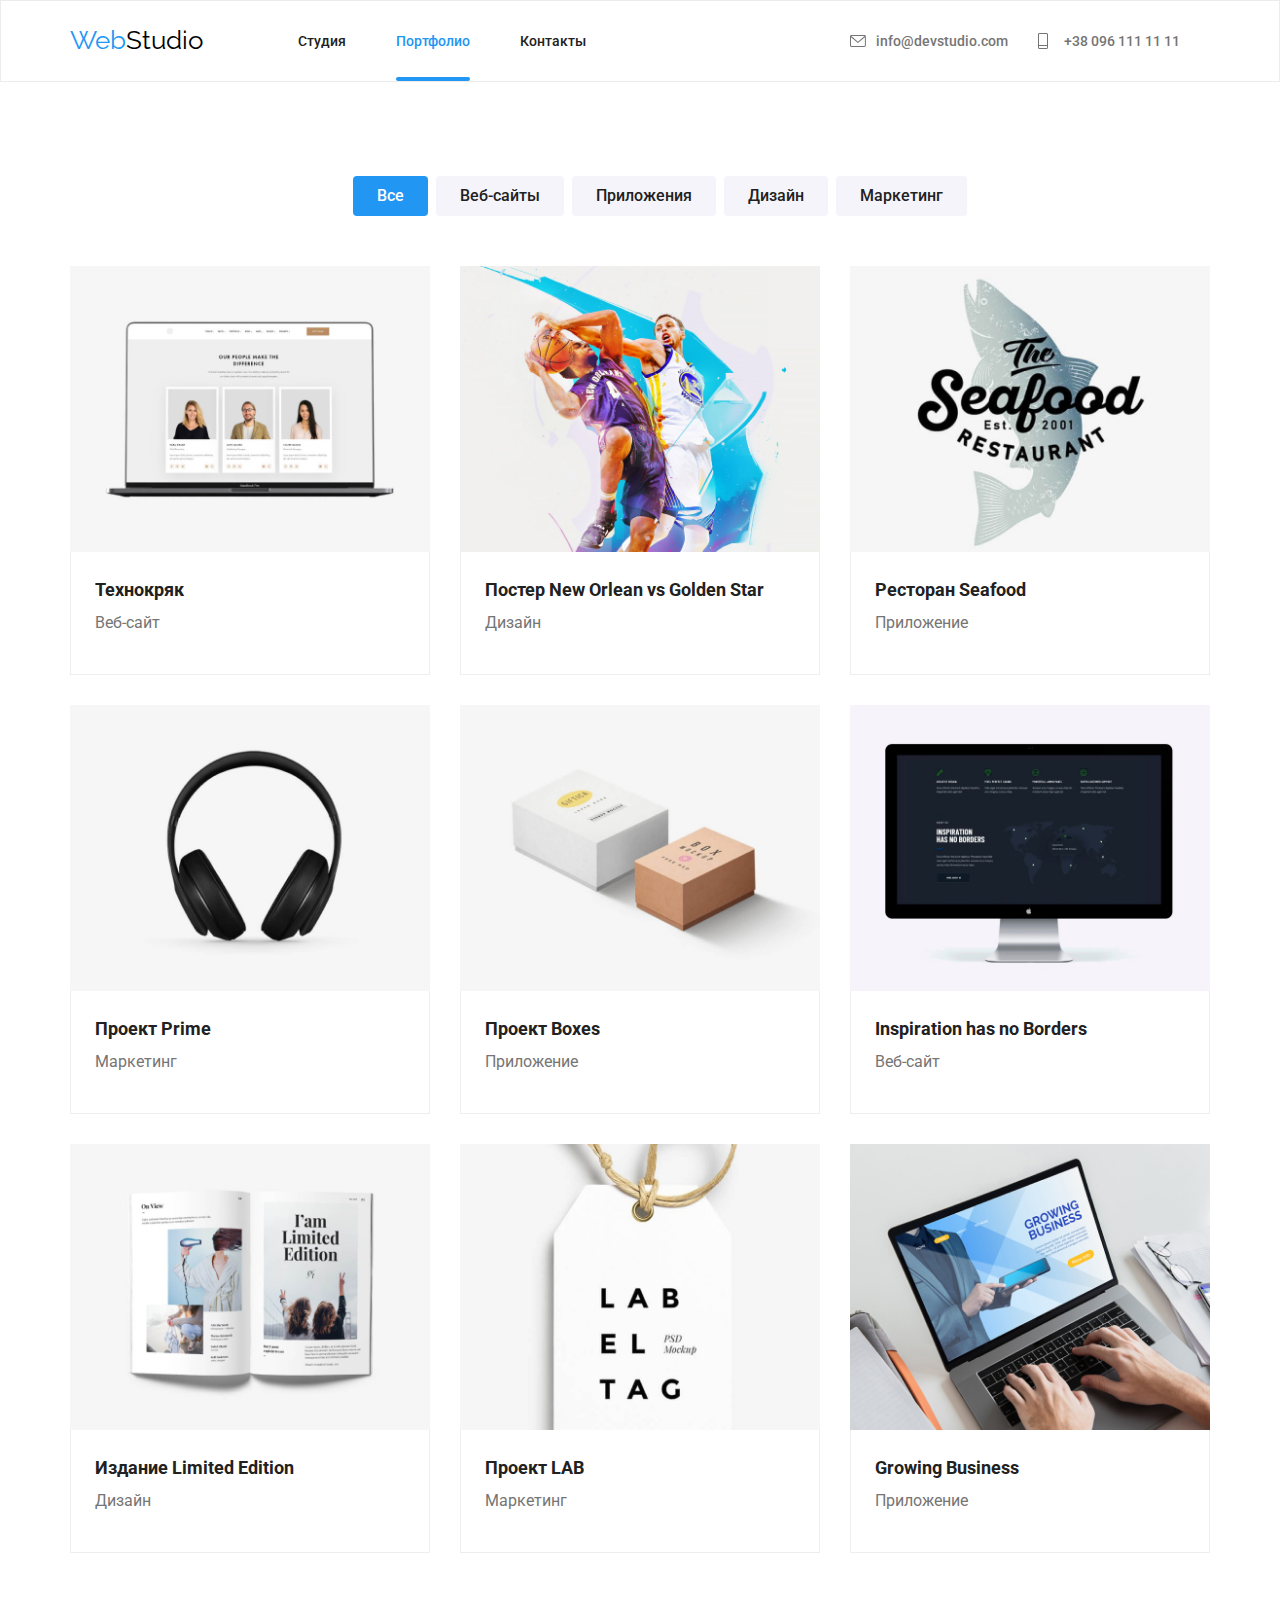
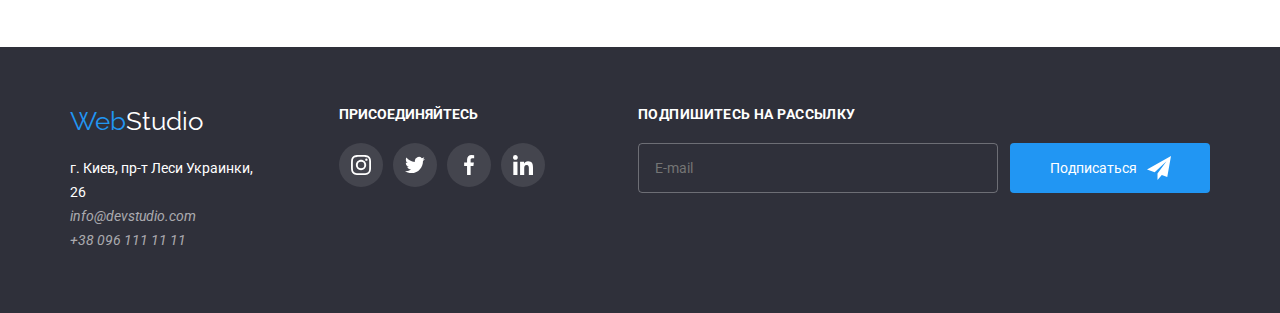
==== portfolio.html @ 93a0a165 "Заканчивает БЭМ шапки сайта" ====
<!DOCTYPE html>
<html lang="ru">
  <head>
    <meta charset="UTF-8" />
    <meta http-equiv="X-UA-Compatible" content="IE=edge" />
    <meta name="viewport" content="width=device-width, initial-scale=1.0" />
    <title>Document</title>

    <!-- Шрифты -->

    <link
      href="https://fonts.googleapis.com/css2?family=Raleway:wght@700&family=Roboto:wght@400;500;700;900&display=swap"
      rel="stylesheet"
    />

    <!-- Нормализация -->

    <link
      rel="stylesheet"
      href="https://cdnjs.cloudflare.com/ajax/libs/modern-normalize/1.1.0/modern-normalize.min.css"
    />

    <!-- Стили CSS -->

    <link rel="stylesheet" href="./css/styles.css" />
  </head>
  <body>
    <!-- Шапка сайта -->

    <header class="page-header">
      <div class="main-nav container">
        <a href="./index.html" class="logo"
          ><span class="logo-color">Web</span>Studio</a
        >
        <nav>
          <ul class="site-nav">
            <li class="site-nav__item">
              <a href="./index.html" class="site-nav__studio-btn">Студия</a>
            </li>
            <li class="site-nav__item">
              <a href="./portfolio.html" class="site-nav__portfolio-btn current"
                >Портфолио</a
              >
            </li>
            <li class="site-nav__item">
              <a href="" class="site-nav__contacts-btn">Контакты</a>
            </li>
          </ul>
        </nav>
        <ul class="contacts-nav-header">
          <li class="contacts-nav-header__item">
            <a href="mailto:info@devstudio.com" class="contacts-nav-header__mail-btn">
              <svg class="contacts-nav-header__icon-contacts-mail">
                <use
                  href="./images/icon/icons.svg#icon-mail"
                  width="16"
                  height="12"
                ></use>
              </svg>
              info@devstudio.com</a
            >
          </li>
          <li class="contacts-nav-header__item">
            <a href="tel:+380961111111" class="contacts-nav-header__tel-btn">
              <svg class="contacts-nav-header__icon-contacts-phone">
                <use
                  href="./images/icon/icons.svg#icon-Phone"
                  width="10"
                  height="16"
                ></use>
              </svg>
              +38 096 111 11 11</a
            >
          </li>
        </ul>
      </div>
    </header>
    <main>
      <!-- Категории (кнопки) -->

      <section class="section">
        <div class="container">
          <h1 hidden>Категории</h1>
          <ul class="Categories">
            <li class="categories-btn">
              <button type="button" class="list-button active">Все</button>
            </li>
            <li class="categories-btn">
              <button type="button" class="list-button">Веб-сайты</button>
            </li>
            <li class="categories-btn">
              <button type="button" class="list-button">Приложения</button>
            </li>
            <li class="categories-btn">
              <button type="button" class="list-button">Дизайн</button>
            </li>
            <li class="categories-btn">
              <button type="button" class="list-button">Маркетинг</button>
            </li>
          </ul>
        </div>

        <!-- Категории (элементы) -->

        <div class="container linc-card">
          <ul class="categories-link">
            <li class="list-photo">
              <a href="" class="list-photo-link">
                <div class="overlay-portfolio">
                  <img
                    src="./images/portfolio/technoquack.jpeg"
                    alt="технокряк"
                    width="370"
                    height="294"
                  />
                  <p class="text-overlay-portfolio">
                    Ресурс предлагает комплексные предложения с разным уровнем
                    функционала и сервисов. Все это позволит посетителю получить
                    исчерпывающие сведения о компании или частном лице.
                  </p>
                </div>
                <div class="categories-footer">
                  <h2 class="list-title">Технокряк</h2>
                  <p class="list-position">Веб-сайт</p>
                </div>
              </a>
            </li>
            <li class="list-photo">
              <a href="" class="list-photo-link">
                <div class="overlay-portfolio">
                <img
                  src="./images/portfolio/poster.jpeg"
                  alt="постер"
                  width="370"
                  height="294"
                />
                 <p class="text-overlay-portfolio">
                    Ресурс предлагает комплексные предложения с разным уровнем
                    функционала и сервисов. Все это позволит посетителю получить
                    исчерпывающие сведения о компании или частном лице.
                  </p>
              </div>
                <div class="categories-footer">
                  <h2 class="list-title">Постер New Orlean vs Golden Star</h2>
                  <p class="list-position">Дизайн</p>
                </div>
              </a>
            </li>
            <li class="list-photo">
              <a href="" class="list-photo-link">
                <div class="overlay-portfolio">
                <img
                  src="./images/portfolio/seafood.jpeg"
                  alt="ресторан"
                  width="370"
                  height="294"
                />
                 <p class="text-overlay-portfolio">
                    Ресурс предлагает комплексные предложения с разным уровнем
                    функционала и сервисов. Все это позволит посетителю получить
                    исчерпывающие сведения о компании или частном лице.
                  </p>
                </div>
                <div class="categories-footer">
                  <h2 class="list-title">Ресторан Seafood</h2>
                  <p class="list-position">Приложение</p>
                </div>
              </a>
            </li>
            <li class="list-photo">
              <a href="" class="list-photo-link">
                <div class="overlay-portfolio">
                  <img
                  src="./images/portfolio/headphones.jpeg"
                  alt="наушники"
                  width="370"
                  height="294"
                />
                 <p class="text-overlay-portfolio">
                    Ресурс предлагает комплексные предложения с разным уровнем
                    функционала и сервисов. Все это позволит посетителю получить
                    исчерпывающие сведения о компании или частном лице.
                  </p>
                </div>
                <div class="categories-footer">
                  <h2 class="list-title">Проект Prime</h2>
                  <p class="list-position">Маркетинг</p>
                </div>
              </a>
            </li>
            <li class="list-photo">
              <a href="" class="list-photo-link">
                <div class="overlay-portfolio">
                <img
                  src="./images/portfolio/boxes.jpeg"
                  alt="коробки"
                  width="370"
                  height="294"
                />
                 <p class="text-overlay-portfolio">
                    Ресурс предлагает комплексные предложения с разным уровнем
                    функционала и сервисов. Все это позволит посетителю получить
                    исчерпывающие сведения о компании или частном лице.
                  </p>
                </div>
                <div class="categories-footer">
                  <h2 class="list-title">Проект Boxes</h2>
                  <p class="list-position">Приложение</p>
                </div>
              </a>
            </li>
            <li class="list-photo">
              <a href="" class="list-photo-link">
                <div class="overlay-portfolio"><img
                  src="./images/portfolio/bordes.jpeg"
                  alt="доска"
                  width="370"
                  height="294"
                />
                 <p class="text-overlay-portfolio">
                    Ресурс предлагает комплексные предложения с разным уровнем
                    функционала и сервисов. Все это позволит посетителю получить
                    исчерпывающие сведения о компании или частном лице.
                  </p>
                </div>
                <div class="categories-footer">
                  <h2 class="list-title">Inspiration has no Borders</h2>
                  <p class="list-position">Веб-сайт</p>
                </div>
              </a>
            </li>
            <li class="list-photo">
              <a href="" class="list-photo-link">
                <div class="overlay-portfolio">
                <img
                  src="./images/portfolio/limited-edition.jpeg"
                  alt="книга"
                  width="370"
                  height="294"
                />
                 <p class="text-overlay-portfolio">
                    Ресурс предлагает комплексные предложения с разным уровнем
                    функционала и сервисов. Все это позволит посетителю получить
                    исчерпывающие сведения о компании или частном лице.
                  </p>
                </div>
                <div class="categories-footer">
                  <h2 class="list-title">Издание Limited Edition</h2>
                  <p class="list-position">Дизайн</p>
                </div>
              </a>
            </li>
            <li class="list-photo">
              <a href="" class="list-photo-link">
                <div class="overlay-portfolio">
                <img
                  src="./images/portfolio/lab.jpeg"
                  alt="лаб"
                  width="370"
                  height="294"
                />
                 <p class="text-overlay-portfolio">
                    Ресурс предлагает комплексные предложения с разным уровнем
                    функционала и сервисов. Все это позволит посетителю получить
                    исчерпывающие сведения о компании или частном лице.
                  </p>
                </div>
                <div class="categories-footer">
                  <h2 class="list-title">Проект LAB</h2>
                  <p class="list-position">Маркетинг</p>
                </div>
              </a>
            </li>
            <li class="list-photo">
              <a href="" class="list-photo-link">
                <div class="overlay-portfolio">
                <img
                  src="./images/portfolio/growing-busines.jpeg"
                  alt="бизнес"
                  width="370"
                  height="294"
                />
                 <p class="text-overlay-portfolio">
                    Ресурс предлагает комплексные предложения с разным уровнем
                    функционала и сервисов. Все это позволит посетителю получить
                    исчерпывающие сведения о компании или частном лице.
                  </p>
                </div>
                <div class="categories-footer">
                  <h2 class="list-title">Growing Business</h2>
                  <p class="list-position">Приложение</p>
                </div>
              </a>
            </li>
          </ul>
        </div>
      </section>
    </main>

    <!-- Подвал -->

    <footer class="footer">
      <div class="container footer-container">
        <div class="footer-contacts">
          <a href="./index.html" class="logo footer-logo"
            ><span class="logo-color">Web</span
            ><span class="footer-logo-color">Studio</span></a
          >
          <address>
            <ul class="contacts-nav-footer">
              <li class="navigation">г. Киев, пр-т Леси Украинки, 26</li>
              <li>
                <a href="mailto:info@devstudio.com" class="mail-btn-footer"
                  >info@devstudio.com</a
                >
              </li>
              <li>
                <a href="tel:+380961111111" class="tel-btn-footer"
                  >+38 096 111 11 11</a
                >
              </li>
            </ul>
          </address>
        </div>
        <div class="social-footer">
          <p class="footer-network">присоединяйтесь</p>
          <ul class="footer-social-list">
            <li class="footer-social-item">
              <a href="" class="footer-social-link">
                <svg class="footer-social-icon">
                  <use
                    href="./images/icon/icons.svg#icon-instagram"
                    width="20"
                    height="20"
                    aria-label="instagram"
                  ></use></svg></a>
            </li>
            <li class="footer-social-item">
              <a href="" class="footer-social-link"
                ><svg class="footer-social-icon">
                  <use
                    href="./images/icon/icons.svg#icon-twitter"
                    width="20"
                    height="20"
                    aria-label="twitter"
                  ></use></svg></a>
            </li>
            <li class="footer-social-item">
              <a href="" class="footer-social-link"
                ><svg class="footer-social-icon">
                  <use
                    href="./images/icon/icons.svg#icon-facebook"
                    width="20"
                    height="20"
                    aria-label="facebook"
                  ></use></svg></a>
            </li>
            <li class="footer-social-item">
              <a href="" class="footer-social-link">
                <svg class="footer-social-icon">
                  <use
                    href="./images/icon/icons.svg#icon-linkedin"
                    width="20"
                    height="20"
                    aria-label="linkedin"
                  ></use></svg></a>
            </li>
          </ul>
        </div>
         <div class="form-footer">
          <p class="subscribe-text">Подпишитесь на рассылку</p>
          <div class="subscribe-footer">
            <form class="email-form">
            <input
              type="email"
              name="email"
              placeholder="E-mail"
              class="email-input"
            />
          </form>
          <button type="button" class="subscribe-btn">Подписаться <svg height="24" width="24" class="btn-icon-subscribe">
            <use href="./images/icon/icons.svg#icon-telegram"></use>
          </svg>
        </button>
        </div>
      </div>
    </footer>
  </body>
</html>
---- css/styles.css ----
:root {
  --primery-background-color: #e5e5e5;
  --contacts-text-color: #757575;
  --header-color-text: #212121;
  --focus-color-text: #2196f3;
  --logo-color: #000000;
  --white-color-text: #ffffff;
  --button-color: #f5f4fa;
  --footer-bg-color: #2f303a;
  --accent-hero-button: #188ce8;
  --section-our-team-bc: #f5f4fa;
  --border-header-color: #ececec;
}

body {
  font-family: "Roboto", sans-serif;
  font-size: 14px;
  color: var(--header-color-text);
}

.container {
  width: 1170px;
  padding-left: 15px;
  padding-right: 15px;
  margin-right: auto;
  margin-left: auto;
}

img {
  display: block;
  max-width: 100%;
  height: auto;
}

h1,
h2,
h3,
h4,
h5,
h6,
p {
  margin: 0;
}

a {
   text-decoration: none;
}

.visually-hidden {
  position: absolute;
  white-space: nowrap;
  width: 1px;
  height: 1px;
  overflow: hidden;
  border: 0;
  padding: 0;
  clip: rect(0 0 0 0);
  clip-path: inset(50%);
  margin: -1px;
}

.site-nav .current {
  color: var(--focus-color-text);
}

.list-photo {
  text-decoration: none;
  flex-basis: calc(100% / 3 - 30px);
  margin-right: 30px;
  margin-bottom: 30px;
  transition-duration: 250ms;
  transition-timing-function: cubic-bezier(0.4, 0, 0.2, 1);
}

.list-photo-link {
  text-decoration: none;
  flex-basis: calc(100% / 3 - 30px);
  transition-duration: 250ms;
  transition-timing-function: cubic-bezier(0.4, 0, 0.2, 1);
}

ul {
  list-style-type: none;
}

/* Шапка сайта */

.page-header {
  border: 1px solid var(--border-header-color);
}



.logo {
  color: var(--logo-color);
  font-family: "Raleway", sans-serif;
  font-size: 26px;
  margin-right: 95px;
  padding-top: 25px;
  padding-bottom: 25px;
}

.logo-color {
  color: var(--focus-color-text);
}

.container .footer-logo {
  display: inline-block;
  padding-bottom: 20px;
  padding-top: 0;
  margin: 0;
}

.footer-logo-color {
  color: var(--white-color-text);
}

.main-nav {
  display: flex;
  align-items: center;
  align-items: center;
}

.site-nav {
  text-decoration: none;
  padding-left: 0px;
}

.site-nav__item {
  margin-right: 50px;
}

.site-nav__studio-btn,
.site-nav__portfolio-btn {
  position: relative;
}

.site-nav__studio-btn,
.site-nav__portfolio-btn,
.site-nav__contacts-btn,
.contacts-nav-header__mail-btn,
.contacts-nav-header__tel-btn {
  transition-duration: 250ms;
  transition-timing-function: cubic-bezier(0.4, 0, 0.2, 1);
}

.site-nav__studio-btn.current::after,
.site-nav__portfolio-btn.current::after {
  content: "";
  position: absolute;
  display: block;
  bottom: 0;
  left: 0;
  height: 4px;
  width: 100%;
  background: #2196f3;
  border-radius: 2px;
}

.site-nav__studio-btn:hover,
.site-nav__portfolio-btn:hover,
.site-nav__contacts-btn:hover,
.contacts-nav-header__mail-btn:hover,
.contacts-nav-header__tel-btn:hover,
.mail-btn-footer:hover,
.tel-btn-footer:hover {
  color: var(--focus-color-text);
}

.site-nav__studio-btn:focus,
.site-nav__portfolio-btn:focus,
.site-nav__contacts-btn:focus,
.contacts-nav-header__mail-btn:focus,
.contacts-nav-header__tel-btn:focus,
.mail-btn-footer:focus,
.tel-btn-footer:focus {
  color: var(--focus-color-text);
}

.site-nav a {
  font-weight: 500;
  color: var(--header-color-text);
  text-decoration: none;
  padding-top: 32px;
  padding-bottom: 32px;
}

.contacts-nav-header__mail-btn,
.contacts-nav-header__tel-btn {
  font-weight: 500;
  color: var(--contacts-text-color);
  text-decoration: none;
  display: flex;
  margin-right: 30px;
  justify-content: center;
  align-items: center;
}

.backdrop {
  position: fixed;
  top: 0;
  left: 0;
  width: 100%;
  height: 100%;
  background: rgba(0, 0, 0, 0.2);
  transition-duration: 250ms;
  transition-timing-function: cubic-bezier(0.4, 0, 0.2, 1);
  opacity: 1;
  transform: scale(1);
}

.backdrop.is-hidden {
  opacity: 0;
  pointer-events: none;
  transform: scale(1.1);
}

/* Модальное окно */

.modal {
  position: absolute;
  width: 528px;
  background-color: #ffffff;
  box-shadow: 0px 1px 3px rgba(0, 0, 0, 0.12), 0px 1px 1px rgba(0, 0, 0, 0.14),
    0px 2px 1px rgba(0, 0, 0, 0.2);
  border-radius: 4px;
  top: 50%;
  left: 50%;
  transform: translate(-50%, -50%);
}

.close-modal-btn {
  display: flex;
  width: 30px;
  height: 30px;
  background: #ffffff;
  border: 1px solid rgba(0, 0, 0, 0.1);
  border-radius: 50%;
  align-items: center;
  justify-content: center;
  padding: 0;
  margin-top: 8px;
  margin-right: 8px;
  margin-left: auto;
  cursor: pointer;
   transition: transform, 250ms cubic-bezier(0.4, 0, 0.2, 1);
}

.close-icon-btn {
  height: 18px;
  width: 18px;
}

.close-modal-btn:hover,
.close-modal-btn:focus{
  fill: #2196F3;
}

.modal-aplication {
  display: flex;
  left: auto;
  right: auto;
}

.modal > .modal-aplication {
  font-weight: 700;
  font-size: 20px;
  line-height: 1.15;
  text-align: center;
  letter-spacing: 0.03em;
  justify-content: center;
  margin-bottom: 12px;
}

.aplication-form {
  display: flex;
  flex-direction: column;
  margin-left: 40px;
  margin-right: 40px;
  margin-bottom: 30px;
}

.form-name,
.form-tel,
.form-mail,
.form-comment {
  position: relative;
  display: flex;
  flex-direction: column;
  margin-bottom: 10px;
  font-weight: 400;
  font-size: 12px;
  line-height: 1.66;
  color: #757575;
  margin-bottom: 0;
}

.icon-form {
  position: absolute;
  top: 30px;
  left: 12px;
  transition: transform, 250ms cubic-bezier(0.4, 0, 0.2, 1);
}

.form-comment {
  margin-bottom: 20px;
}

.form-checkbox {
  display: flex;
  justify-content: center;
  align-items: center;
  margin-bottom: 40px;
}

.form-fiend {
  display: inline-block;
  height: 40px;
  border: 1px solid rgba(33, 33, 33, 0.2);
  border-radius: 4px;
  margin-bottom: 10px;
  padding-left: 38px;
  transition: transform, 250ms cubic-bezier(0.4, 0, 0.2, 1);
  outline: transparent;
}

.comment-form {
  border: 1px solid rgba(33, 33, 33, 0.2);
  border-radius: 4px;
  resize: none;
  padding-top: 12px;
  padding-left: 16px;
  transition: transform, 250ms cubic-bezier(0.4, 0, 0.2, 1);
  outline: transparent;
}

.conditions {
  margin-left: 9px;
  font-weight: 400;
  font-size: 14px;
  line-height: 1.71;
  color: #757575;
}

.conditions-link {
  color: #2196F3;
}

.btn-submit {
  display: block;
  width: 200px;
  height: 50px;
  margin-left: auto;
  margin-right: auto;
  font-weight: 700;
  font-size: 16px;
  line-height: 1.87;
  background-color: #2196f3;
  color: #ffffff;
  border-radius: 4px;
  border-color: transparent;
  cursor: pointer;
  box-shadow: 0px 1px 3px rgba(0, 0, 0, 0.12), 0px 1px 1px rgba(0, 0, 0, 0.14),
    0px 2px 1px rgba(0, 0, 0, 0.2);
}

.form-fiend:focus + .icon-form,
.form-fiend:hover + .icon-form {
  fill: #2196F3;
  outline: transparent;
}

.form-fiend:focus,
.form-fiend:hover,
.comment-form:focus,
.comment-form:hover {
  border-color: #2196F3;
}

.btn-submit:hover,
.btn-submit:focus {
  background-color: #188ce8;
}

.custom-checkbox {
  display: flex;
  align-items: center;
  justify-content: center;
  width: 16px;
  height: 15px;
  outline: 2px solid #212121;
  outline-offset: -2px;
  border-radius: 4px;
}

.custom-checkbox-icon {
  border-radius: 4px;
  opacity: 0;
  transition: opacity 250ms linear;
}

.checkbox-btn:checked + .custom-checkbox .custom-checkbox-icon {
  opacity: 1;
}

.checkbox-btn:checked + .custom-checkbox {
  outline-color: #2196F3;
}


/* Main */

.work,
.team {
  font-weight: 700;
  font-size: 36px;
  line-height: 1.17;
  color: var(--header-color-text);
  margin: 0px;
  text-align: center;
}

.team {
  margin-bottom: 50px;
}

.team-card {
  display: flex;
  margin: 0;
  justify-content: center;
  padding-left: 0;
}

.team-card-link:not(:last-child) {
  margin-right: 16px;
}

.team-card-link {
  border: 1px solid #ffffff;
  background-color: #fff;
  border-radius: 4px;
  box-shadow: 0px 1px 3px rgba(0, 0, 0, 0.12), 0px 1px 1px rgba(0, 0, 0, 0.14),
    0px 2px 1px rgba(0, 0, 0, 0.2);
}

/* Секция-Герой */

.hero {
  background-color: var(--footer-bg-color);
  padding: 200px 0;
}

.overlay {
  max-width: 1600px;
  min-height: 600px;
  margin-left: auto;
  margin-right: auto;
  background-image: linear-gradient(
      to right,
      rgba(47, 48, 58, 0.4),
      rgba(47, 48, 58, 0.4)
    ),
    url(../images/hero-img/hero-img.jpeg);
}

.hero-title {
  margin-top: 0;
  margin-bottom: 0;
  padding-bottom: 30px;
  font-size: 44px;
  line-height: 1.36;
  text-align: center;
  letter-spacing: 0.06em;
  text-transform: uppercase;
  color: var(--white-color-text);
  width: 696px;
  margin-right: auto;
  margin-left: auto;
}

.hero-btn {
  display: flex;
  font-style: normal;
  font-weight: 700;
  font-size: 16px;
  line-height: 1.88;
  background-color: var(--focus-color-text);
  color: var(--white-color-text);
  cursor: pointer;
  margin-right: auto;
  margin-left: auto;
  width: 200px;
  height: 50px;
  justify-content: center;
  border-radius: 4px;
  border-color: transparent;
  align-items: center;
  transition-duration: 250ms;
  transition-timing-function: cubic-bezier(0.4, 0, 0.2, 1);
}

.hero-btn:focus {
  background-color: var(--accent-hero-button);
  box-shadow: 0px 4px 4px rgba(0, 0, 0, 0.15);
}

.hero-btn:hover {
  background-color: var(--accent-hero-button);
  box-shadow: 0px 4px 4px rgba(0, 0, 0, 0.15);
}

/* Секция преимуществ */

.section,
.our-team-section {
  padding-top: 94px;
  padding-bottom: 94px;
}
.our-work {
  padding-top: 0;
}

.Advantages-title {
  font-weight: 700;
  font-size: 14px;
  line-height: 1.14;
  text-transform: uppercase;
  color: var(--header-color-text);
  margin: 0;
}

.Advantages-text {
  font-weight: 400;
  font-size: 14px;
  line-height: 1.71;
  letter-spacing: 0.03em;
  color: var(--contacts-text-color);
  padding-top: 10px;
  margin: 0;
}

.advantages-info {
  display: inline-block;
  margin-right: 30px;
}

.advantages-info:last-child {
  margin: 0px;
}

.advantages {
  display: inline-block;
  display: flex;
  margin-top: 95px;
  margin-bottom: 95px;
  margin: 0;
  padding-inline-start: 0;
}

.advantages-title {
  font-weight: 700;
  font-size: 14px;
  line-height: 1.14;
  padding-bottom: 10px;
}

.advantages-text {
  font-weight: 400;
  font-size: 14px;
  line-height: 1.71;
  color: #757575;
}

.advantages-icon {
  display: flex;
  width: 270px;
  height: 120px;
  background-color: #f5f4fa;
  justify-content: center;
  align-items: center;
  margin-bottom: 30px;
}

.advantages-icon-file {
  width: 70px;
  height: 70px;
}

/* Чем мы занимаемся */

.work {
  padding-top: 0;
  padding-bottom: 50px;
}

.work-list {
  display: inline-block;
  display: flex;
  margin: 0;
  justify-content: center;
  padding-inline-start: 0;
}

.work-image {
  position: relative;
  display: flex;
  margin: 0;
}

.work-image:not(:last-child) {
  margin-right: 30px;
}

.our-developments {
  display: flex;
  position: absolute;
  bottom: 0;
  left: 0;
  height: 70px;
  width: 100%;
  font-style: normal;
  font-weight: 700;
  font-size: 14px;
  line-height: 1.14;
  color: #ffffff;
  justify-content: center;
  align-items: center;
  background: rgba(47, 48, 58, 0.8);
  text-transform: uppercase;
}

/* Наша команда */

.workers {
  font-weight: 500;
  font-size: 16px;
  line-height: 1.19;
  letter-spacing: 0.03em;
  color: var(--header-color-text);
  padding-bottom: 10px;
}

.workers-name {
  display: block;
  text-align: center;
  background-color: #ffffff;
  padding-top: 30px;
  padding-bottom: 30px;
}

.Position {
  font-weight: 400;
  font-size: 16px;
  line-height: 1.19;
  letter-spacing: 0.03em;
  color: var(--contacts-text-color);
  margin-bottom: 16px;
}

.our-team-section {
  background-color: var(--section-our-team-bc);
}

/* Social icons */

.icon-network {
  width: 20px;
  height: 20px;
}

.socials {
  display: flex;
  padding-inline-start: 0;
  justify-content: center;
  align-items: center;
  gap: 10px;
}

.network-link {
  display: flex;
  align-items: center;
  justify-content: center;
  width: 44px;
  height: 44px;
  background-color: #ffffff;
  border-radius: 50%;
  transition-duration: 250ms;
  transition-timing-function: cubic-bezier(0.4, 0, 0.2, 1);
}

.icon-network {
  fill: #afb1b8;
}

.network-link:hover .icon-network,
.network-link:focus .icon-network {
  fill: #ffffff;
}

.network-link:hover,
.network-link:focus {
  background-color: #2196f3;
}

/* Постоянные клиенты */

.our-clients {
  margin-bottom: 50px;
  font-weight: 700;
  font-size: 36px;
  line-height: 42px;
  text-align: center;
  color: #212121;
}

.clients {
  margin: 0;
  padding-inline-start: 0;
  display: flex;
  justify-content: center;
  align-items: center;
  gap: 30px;
  cursor: pointer;
}

.clients-logo {
  width: 106px;
  height: 60px;
  fill: #afb1b8;
  transition-duration: 250ms;
  transition-timing-function: cubic-bezier(0.4, 0, 0.2, 1);
}

.clients-item {
  display: flex;
  width: 170px;
  height: 92px;
  justify-content: center;
  align-items: center;
  border: 1px solid #afb1b8;
  border-radius: 4px;
  transition-duration: 250ms;
  transition-timing-function: cubic-bezier(0.4, 0, 0.2, 1);
}

.clients-item:hover .clients-logo,
.clients-item:focus .clients-logo {
  fill: #2196f3;
}

.clients-item:hover,
.clients-item:focus {
  border-color: #2196f3;
}

/* Footer */

.navigation {
  font-family: "Roboto";
  font-style: normal;
  font-weight: 400;
  font-size: 14px;
  line-height: 1.71;
  color: var(--white-color-text);
}

.mail-btn-footer,
.tel-btn-footer {
  font-weight: 400;
  font-size: 14px;
  line-height: 1.71;
  color: rgba(255, 255, 255, 0.6);
  text-decoration: none;
}

.site-nav,
.contacts-nav-header {
  display: flex;
  margin: 0;
  align-items: center;
}

.contacts-nav-header__mail-btn,
.contacts-nav-header__tel-btn {
  padding-top: 32px;
  padding-bottom: 32px;
}

.contacts-nav-header {
  padding-left: 0px;
  margin-left: auto;
  align-items: center;
}

.site-nav__item:last-child,
.contacts-nav-header .item:last-child {
  margin-right: 0;
}

footer {
  background-color: var(--footer-bg-color);
}

.contacts-nav-footer {
  margin: 0;
  padding-inline-start: 0;
}

.footer {
  padding-top: 60px;
  padding-bottom: 60px;
}

.contacts-nav-header__icon-contacts-phone {
  width: 16px;
  height: 16px;
  margin-right: 10px;
  fill: currentColor;
  align-items: center;
}

.contacts-nav-header__icon-contacts-mail {
  width: 16px;
  height: 12px;
  margin-right: 10px;
  fill: currentColor;
  align-items: center;
}

.contacts-nav-header__icon-contacts-mail:hover,
.contacts-nav-header__icon-contacts-phone:hover {
  color: var(--focus-color-text);
}

.social-footer {
  width: 206px;
  height: 80px;
}

.footer-network {
  display: flex;
  font-weight: 700;
  font-size: 14px;
  line-height: 1.14;
  text-transform: uppercase;
  color: #ffffff;
  margin-bottom: 20px;
  align-items: center;
}

.footer-social-icon {
  width: 20px;
  height: 20px;
  fill: #ffffff;
}

.footer-social-list {
  display: flex;
  padding-inline-start: 0;
  justify-content: center;
  align-items: center;
  margin: 0;
  gap: 10px;
}

.footer-social-link {
  display: flex;
  width: 44px;
  height: 44px;
  background: rgba(255, 255, 255, 0.1);
  justify-content: center;
  align-items: center;
  border-radius: 50%;
  transition-duration: 250ms;
  transition-timing-function: cubic-bezier(0.4, 0, 0.2, 1);
}

.footer-social-link:hover,
.footer-social-link:focus {
  background-color: #2196f3;
}

.footer-container {
  display: flex;
  align-items: flex-start;
}

.footer-contacts {
  margin-right: 70px;
}

.form-footer {
  margin-left: 93px;
}

.subscribe-text {
  font-weight: 700;
  font-size: 14px;
  line-height: 1.14;
  letter-spacing: 0.03em;
  text-transform: uppercase;
  color: #ffffff;
  margin-bottom: 20px;
}

.email-input {
  width: 100%;
  height: 100%;
  background-color: transparent;
  padding-left: 16px;
  color: #ffffff;
  border: 1px solid rgba(255, 255, 255, 0.3);
  border-radius: 4px;
  outline: transparent;
}

.email-form {
  width: 360px;
  height: 50px;
  border-radius: 4px;
}


.subscribe-btn {
  display: flex;
  justify-content: center;
  align-items: center;
  width: 200px;
  height: 50px;
  background: var(--focus-color-text);
  border-radius: 4px;
  border-color: transparent;
  color: #ffffff;
  cursor: pointer;
  margin-left: 12px;
}

.btn-icon-subscribe {
 margin-left: 10px;
}

.subscribe-btn:hover {
  background-color: #188ce8;
}

.subscribe-btn-footer {
  align-items: center;
}

.subscribe-footer {
  display: flex;
}

/* Портфолио */

.Categories {
  display: inline-block;
  margin: 0;
  display: flex;
  justify-content: center;
  margin-bottom: 50px;
}

.categories-btn:not(:last-child) {
  margin-right: 8px;
}

.categories-link {
  margin: 0;
  flex-wrap: wrap;
  display: inline-block;
  display: flex;
  justify-content: center;
  padding-inline-start: 0;
  margin-right: -30px;
  margin-bottom: -30px;
}

.list-button {
  font-weight: 500;
  font-size: 16px;
  line-height: 1.5;
  background-color: var(--button-color);
  color: var(--header-color-text);
  cursor: pointer;
  border-radius: 4px;
  border-color: transparent;
  padding-top: 6px;
  padding-right: 22px;
  padding-bottom: 6px;
  padding-left: 22px;
  transition-duration: 250ms;
  transition-timing-function: cubic-bezier(0.4, 0, 0.2, 1);
}

.list-button:hover {
  color: var(--white-color-text);
  background-color: var(--focus-color-text);
  box-shadow: 0px 3px 1px rgba(0, 0, 0, 0.1), 0px 1px 2px rgba(0, 0, 0, 0.08),
    0px 2px 2px rgba(0, 0, 0, 0.12);
}

.list-button:focus {
  color: var(--white-color-text);
  background-color: var(--focus-color-text);
  box-shadow: 0px 3px 1px rgba(0, 0, 0, 0.1), 0px 1px 2px rgba(0, 0, 0, 0.08),
    0px 2px 2px rgba(0, 0, 0, 0.12);
}

/* категории */

.list-title {
  font-weight: 700;
  font-size: 18px;
  line-height: 2;
  color: var(--header-color-text);
}

.list-position {
  font-weight: 400;
  font-size: 16px;
  line-height: 1.88;
  color: var(--contacts-text-color);
  margin-bottom: 16px;
}

.list .current {
  background-color: var(--focus-color-text);
  color: var(--white-color-text);
}

.active {
  background-color: #2196f3;
  color: #ffffff;
}

.categories-footer {
  padding-top: 20px;
  padding-right: 24px;
  padding-bottom: 20px;
  padding-left: 24px;
  border-right: 1px solid #eeeeee;
  border-bottom: 1px solid #eeeeee;
  border-left: 1px solid #eeeeee;
}

.list-photo:hover {
  box-shadow: 0px 1px 1px rgba(0, 0, 0, 0.12), 0px 4px 4px rgba(0, 0, 0, 0.06),
    1px 4px 6px rgba(0, 0, 0, 0.16);
}

.overlay-portfolio {
  position: relative;
  overflow: hidden;
}

.text-overlay-portfolio {
  display: flex;
  position: absolute;
  top: 0;
  left: 0;
  width: 100%;
  height: 100%;
  margin-left: auto;
  margin-right: auto;
  font-weight: 400;
  font-size: 18px;
  line-height: 1.55;
  align-items: center;
  padding-left: 24px;
  padding-right: 24px;
  color: #ffffff;
  background: rgba(33, 150, 243, 0.9);
  transform: translateY(100%);
  transition: transform 250ms;
}

.list-photo-link:hover .text-overlay-portfolio,
.list-photo-link:focus .text-overlay-portfolio {
  transform: translateY(0);
}
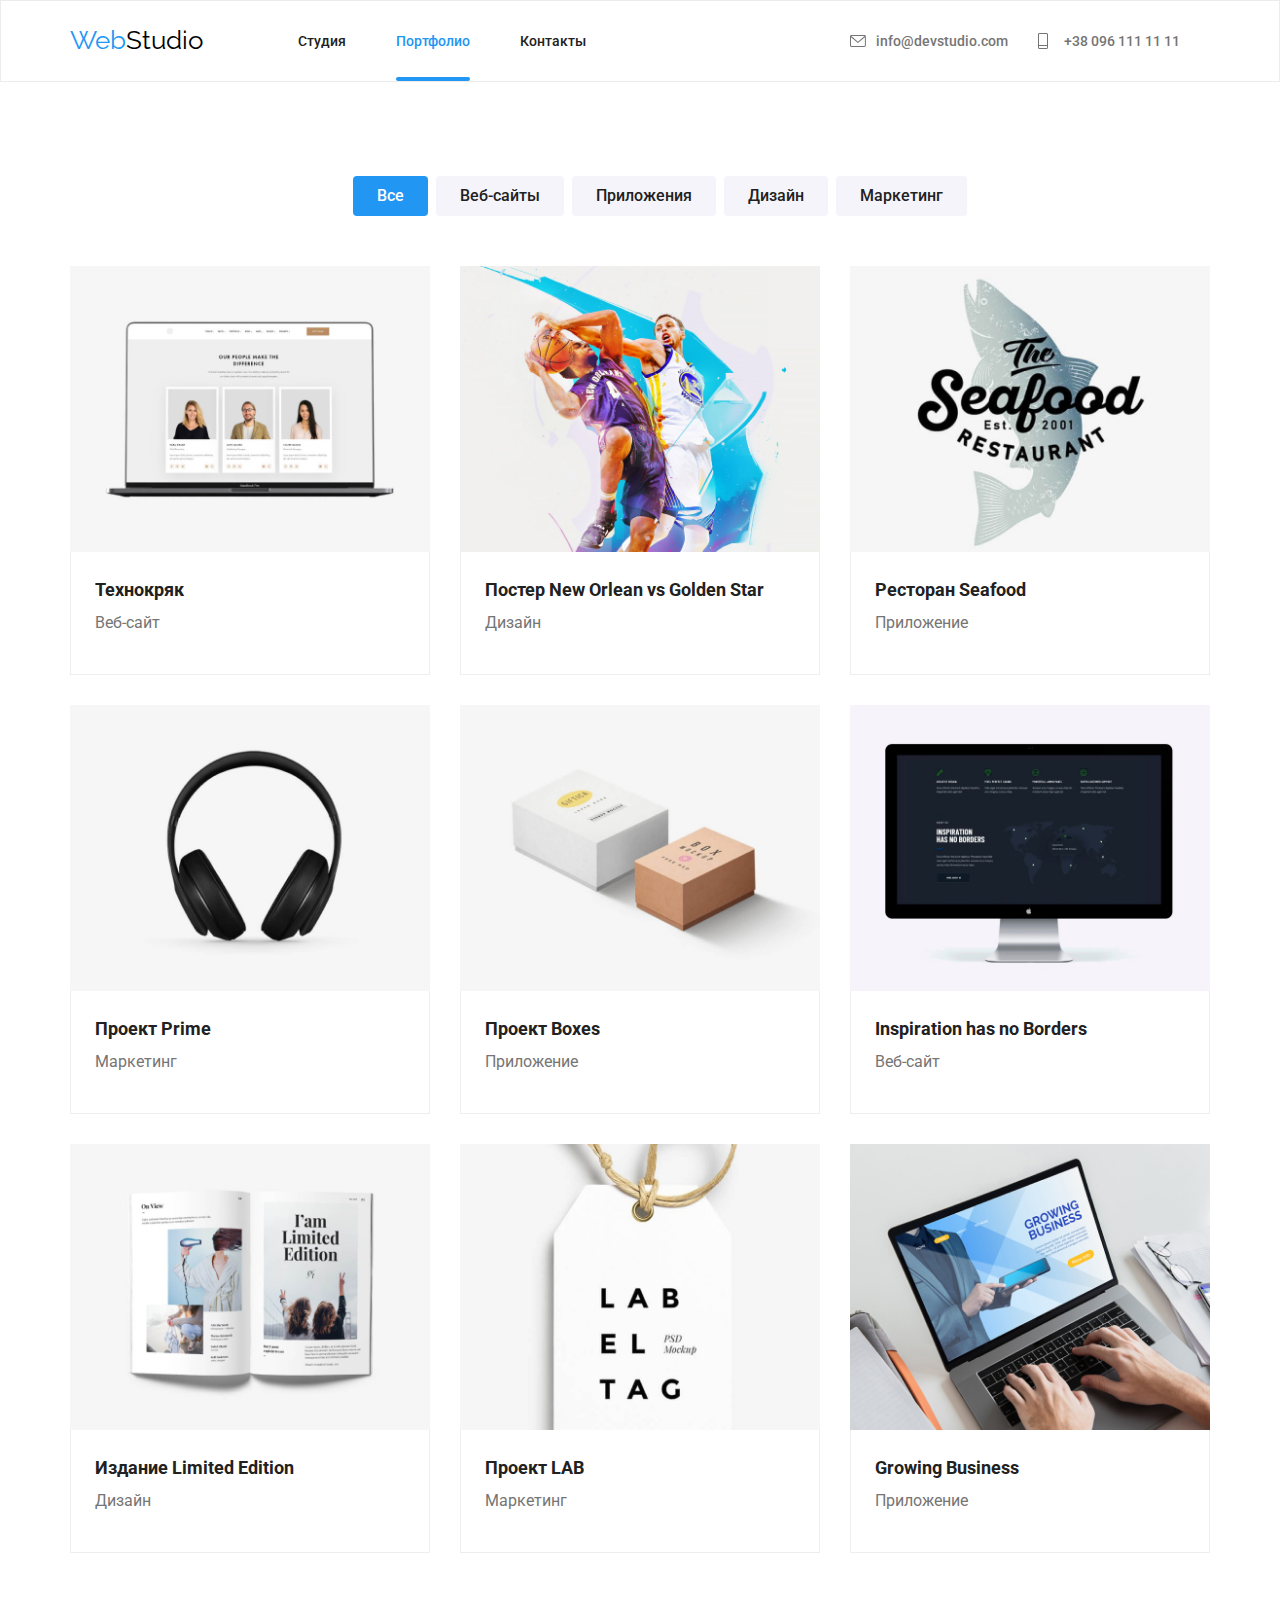
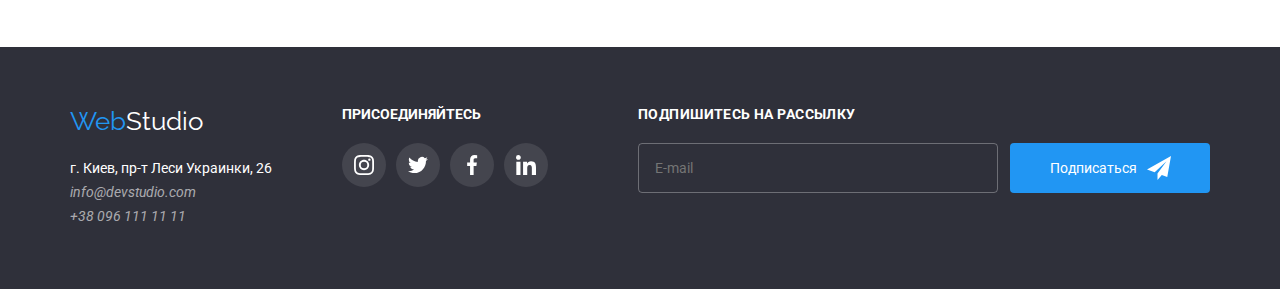
==== commit cd5324b8: "Заканчивает рефакторинг футера БЭМ" ====
--- a/portfolio.html
+++ b/portfolio.html
@@ -28,25 +28,34 @@
     <!-- Шапка сайта -->
 
     <header class="page-header">
+
+      <!-- logo сайта -->
+
       <div class="main-nav container">
         <a href="./index.html" class="logo"
           ><span class="logo-color">Web</span>Studio</a
         >
+
+        <!-- Навигация сайта -->
+
         <nav>
           <ul class="site-nav">
             <li class="site-nav__item">
-              <a href="./index.html" class="site-nav__studio-btn">Студия</a>
+              <a href="./index.html" class="site-nav__studio-btn site-nav__link">Студия</a>
             </li>
             <li class="site-nav__item">
-              <a href="./portfolio.html" class="site-nav__portfolio-btn current"
+              <a href="./portfolio.html" class="site-nav__portfolio-btn site-nav__link current"
                 >Портфолио</a
               >
             </li>
             <li class="site-nav__item">
-              <a href="" class="site-nav__contacts-btn">Контакты</a>
+              <a href="" class="site-nav__contacts-btn site-nav__link">Контакты</a>
             </li>
           </ul>
         </nav>
+
+        <!-- Контакты -->
+
         <ul class="contacts-nav-header">
           <li class="contacts-nav-header__item">
             <a href="mailto:info@devstudio.com" class="contacts-nav-header__mail-btn">
@@ -109,7 +118,7 @@
                 <div class="overlay-portfolio">
                   <img
                     src="./images/portfolio/technoquack.jpeg"
-                    alt="технокряк"
+                    alt="Технокряк"
                     width="370"
                     height="294"
                   />
@@ -300,22 +309,24 @@
     <!-- Подвал -->
 
     <footer class="footer">
-      <div class="container footer-container">
-        <div class="footer-contacts">
+      <div class="container footer__container">
+        <div class="footer__contacts">
           <a href="./index.html" class="logo footer-logo"
             ><span class="logo-color">Web</span
             ><span class="footer-logo-color">Studio</span></a
           >
+
+          <!-- Контакты -->
           <address>
             <ul class="contacts-nav-footer">
-              <li class="navigation">г. Киев, пр-т Леси Украинки, 26</li>
+              <li class="contacts-nav-footer__navigation">г. Киев, пр-т Леси Украинки, 26</li>
               <li>
-                <a href="mailto:info@devstudio.com" class="mail-btn-footer"
+                <a href="mailto:info@devstudio.com" class="contacts-nav-footer__mail-btn"
                   >info@devstudio.com</a
                 >
               </li>
               <li>
-                <a href="tel:+380961111111" class="tel-btn-footer"
+                <a href="tel:+380961111111" class="contacts-nav-footer__tel-btn"
                   >+38 096 111 11 11</a
                 >
               </li>
@@ -323,67 +334,75 @@
           </address>
         </div>
         <div class="social-footer">
-          <p class="footer-network">присоединяйтесь</p>
-          <ul class="footer-social-list">
-            <li class="footer-social-item">
-              <a href="" class="footer-social-link">
-                <svg class="footer-social-icon">
+          <p class="social-footer__title">присоединяйтесь</p>
+          <ul class="social-footer__list">
+            <li class="social-footer__item">
+              <a href="" class="social-footer__link">
+                <svg class="social-footer__icon">
                   <use
                     href="./images/icon/icons.svg#icon-instagram"
                     width="20"
                     height="20"
                     aria-label="instagram"
-                  ></use></svg></a>
-            </li>
-            <li class="footer-social-item">
-              <a href="" class="footer-social-link"
-                ><svg class="footer-social-icon">
+                  ></use></svg>
+              </a>
+            </li>
+            <li class="social-footer__item">
+              <a href="" class="social-footer__link"
+                ><svg class="social-footer__icon">
                   <use
                     href="./images/icon/icons.svg#icon-twitter"
                     width="20"
                     height="20"
                     aria-label="twitter"
-                  ></use></svg></a>
-            </li>
-            <li class="footer-social-item">
-              <a href="" class="footer-social-link"
-                ><svg class="footer-social-icon">
+                  ></use></svg>
+                </a>
+            </li>
+            <li class="social-footer__item">
+              <a href="" class="social-footer__link"
+                ><svg class="social-footer__icon">
                   <use
                     href="./images/icon/icons.svg#icon-facebook"
                     width="20"
                     height="20"
                     aria-label="facebook"
-                  ></use></svg></a>
-            </li>
-            <li class="footer-social-item">
-              <a href="" class="footer-social-link">
-                <svg class="footer-social-icon">
+                  ></use></svg>
+              </a>
+            </li>
+            <li class="social-footer__item">
+              <a href="" class="social-footer__link">
+                <svg class="social-footer__icon">
                   <use
                     href="./images/icon/icons.svg#icon-linkedin"
                     width="20"
                     height="20"
                     aria-label="linkedin"
-                  ></use></svg></a>
+                  ></use></svg>
+              </a>
             </li>
           </ul>
         </div>
-         <div class="form-footer">
-          <p class="subscribe-text">Подпишитесь на рассылку</p>
-          <div class="subscribe-footer">
-            <form class="email-form">
-            <input
-              type="email"
-              name="email"
-              placeholder="E-mail"
-              class="email-input"
-            />
-          </form>
-          <button type="button" class="subscribe-btn">Подписаться <svg height="24" width="24" class="btn-icon-subscribe">
-            <use href="./images/icon/icons.svg#icon-telegram"></use>
-          </svg>
-        </button>
+        <div class="form-footer">
+          <p class="form-footer__text">Подпишитесь на рассылку</p>
+          <div class="form-footer__subscribe">
+            <form class="form-footer__email">
+              <input
+                type="email"
+                name="email"
+                placeholder="E-mail"
+                class="form-footer__email-input"
+              />
+            </form>
+            <button type="button" class="subscribe-btn">
+              Подписаться
+              <svg height="24" width="24" class="subscribe-btn__icon">
+                <use href="./images/icon/icons.svg#icon-telegram"></use>
+              </svg>
+            </button>
+          </div>
         </div>
       </div>
     </footer>
+    <script src="./js/modal.js"></script>
   </body>
 </html>
--- a/css/styles.css
+++ b/css/styles.css
@@ -10,6 +10,9 @@
   --accent-hero-button: #188ce8;
   --section-our-team-bc: #f5f4fa;
   --border-header-color: #ececec;
+  --focus-hover-color-btn: #2196f3;
+
+  --transition-timing-function: cubic-bezier(0.4, 0, 0.2, 1)
 }
 
 body {
@@ -69,27 +72,33 @@
   margin-right: 30px;
   margin-bottom: 30px;
   transition-duration: 250ms;
-  transition-timing-function: cubic-bezier(0.4, 0, 0.2, 1);
+  transition-timing-function: var(--transition-timing-function);
 }
 
 .list-photo-link {
   text-decoration: none;
   flex-basis: calc(100% / 3 - 30px);
   transition-duration: 250ms;
-  transition-timing-function: cubic-bezier(0.4, 0, 0.2, 1);
+  transition-timing-function: var(--transition-timing-function);
 }
 
 ul {
   list-style-type: none;
 }
 
+.section,
+.our-team-section {
+  padding-top: 94px;
+  padding-bottom: 94px;
+}
+
 /* Шапка сайта */
 
 .page-header {
   border: 1px solid var(--border-header-color);
 }
 
-
+/* logo сайта */
 
 .logo {
   color: var(--logo-color);
@@ -115,6 +124,8 @@
   color: var(--white-color-text);
 }
 
+/* Навигация сайта */
+
 .main-nav {
   display: flex;
   align-items: center;
@@ -141,7 +152,27 @@
 .contacts-nav-header__mail-btn,
 .contacts-nav-header__tel-btn {
   transition-duration: 250ms;
-  transition-timing-function: cubic-bezier(0.4, 0, 0.2, 1);
+  transition-timing-function: var(--transition-timing-function);
+}
+
+.contacts-nav-header__mail-btn,
+.contacts-nav-header__tel-btn {
+  padding-top: 32px;
+  padding-bottom: 32px;
+}
+
+.site-nav,
+.contacts-nav-header {
+  display: flex;
+  margin: 0;
+  align-items: center;
+  margin-left: auto;
+}
+
+
+.site-nav__item:last-child,
+.contacts-nav-header .item:last-child {
+  margin-right: 0;
 }
 
 .site-nav__studio-btn.current::after,
@@ -153,7 +184,7 @@
   left: 0;
   height: 4px;
   width: 100%;
-  background: #2196f3;
+  background: var(--focus-hover-color-btn);
   border-radius: 2px;
 }
 
@@ -177,7 +208,7 @@
   color: var(--focus-color-text);
 }
 
-.site-nav a {
+.site-nav__link {
   font-weight: 500;
   color: var(--header-color-text);
   text-decoration: none;
@@ -185,6 +216,29 @@
   padding-bottom: 32px;
 }
 
+/* Контакты */
+
+.contacts-nav-header__icon-contacts-phone {
+  width: 16px;
+  height: 16px;
+  margin-right: 10px;
+  fill: currentColor;
+  align-items: center;
+}
+
+.contacts-nav-header__icon-contacts-mail {
+  width: 16px;
+  height: 12px;
+  margin-right: 10px;
+  fill: currentColor;
+  align-items: center;
+}
+
+.contacts-nav-header__icon-contacts-mail:hover,
+.contacts-nav-header__icon-contacts-phone:hover {
+  color: var(--focus-color-text);
+}
+
 .contacts-nav-header__mail-btn,
 .contacts-nav-header__tel-btn {
   font-weight: 500;
@@ -195,6 +249,8 @@
   justify-content: center;
   align-items: center;
 }
+
+/* Backdrop */
 
 .backdrop {
   position: fixed;
@@ -204,7 +260,7 @@
   height: 100%;
   background: rgba(0, 0, 0, 0.2);
   transition-duration: 250ms;
-  transition-timing-function: cubic-bezier(0.4, 0, 0.2, 1);
+  transition-timing-function: var(--transition-timing-function);
   opacity: 1;
   transform: scale(1);
 }
@@ -229,7 +285,7 @@
   transform: translate(-50%, -50%);
 }
 
-.close-modal-btn {
+.modal__close-modal-btn {
   display: flex;
   width: 30px;
   height: 30px;
@@ -246,23 +302,15 @@
    transition: transform, 250ms cubic-bezier(0.4, 0, 0.2, 1);
 }
 
-.close-icon-btn {
-  height: 18px;
-  width: 18px;
-}
-
-.close-modal-btn:hover,
-.close-modal-btn:focus{
+.modal__close-modal-btn:hover,
+.modal__close-modal-btn:focus{
   fill: #2196F3;
 }
 
-.modal-aplication {
-  display: flex;
+.modal__application {
+   display: flex;
   left: auto;
   right: auto;
-}
-
-.modal > .modal-aplication {
   font-weight: 700;
   font-size: 20px;
   line-height: 1.15;
@@ -272,7 +320,7 @@
   margin-bottom: 12px;
 }
 
-.aplication-form {
+.modal__application-form {
   display: flex;
   flex-direction: column;
   margin-left: 40px;
@@ -280,10 +328,21 @@
   margin-bottom: 30px;
 }
 
-.form-name,
-.form-tel,
-.form-mail,
-.form-comment {
+.modal__form-field {
+  display: inline-block;
+  height: 40px;
+  border: 1px solid rgba(33, 33, 33, 0.2);
+  border-radius: 4px;
+  margin-bottom: 10px;
+  padding-left: 38px;
+  transition: transform, 250ms cubic-bezier(0.4, 0, 0.2, 1);
+  outline: transparent;
+}
+
+.modal__form-name,
+.modal__form-tel,
+.modal__form-mail,
+.modal__form-comment {
   position: relative;
   display: flex;
   flex-direction: column;
@@ -295,36 +354,11 @@
   margin-bottom: 0;
 }
 
-.icon-form {
-  position: absolute;
-  top: 30px;
-  left: 12px;
-  transition: transform, 250ms cubic-bezier(0.4, 0, 0.2, 1);
-}
-
-.form-comment {
+.modal__form-comment {
   margin-bottom: 20px;
 }
 
-.form-checkbox {
-  display: flex;
-  justify-content: center;
-  align-items: center;
-  margin-bottom: 40px;
-}
-
-.form-fiend {
-  display: inline-block;
-  height: 40px;
-  border: 1px solid rgba(33, 33, 33, 0.2);
-  border-radius: 4px;
-  margin-bottom: 10px;
-  padding-left: 38px;
-  transition: transform, 250ms cubic-bezier(0.4, 0, 0.2, 1);
-  outline: transparent;
-}
-
-.comment-form {
+.modal__comment-form {
   border: 1px solid rgba(33, 33, 33, 0.2);
   border-radius: 4px;
   resize: none;
@@ -334,7 +368,59 @@
   outline: transparent;
 }
 
-.conditions {
+.modal__icon-form {
+  position: absolute;
+  top: 30px;
+  left: 12px;
+  transition: transform, 250ms cubic-bezier(0.4, 0, 0.2, 1);
+}
+
+.modal__form-field:focus + .modal__icon-form,
+.modal__form-field:hover + .modal__icon-form {
+  fill: #2196F3;
+  outline: transparent;
+}
+
+.modal__form-field:focus,
+.modal__form-field:hover,
+.modal__comment-form:focus,
+.modal__comment-form:hover {
+  border-color: #2196F3;
+}
+
+.modal__form-checkbox {
+  display: flex;
+  justify-content: center;
+  align-items: center;
+  margin-bottom: 40px;
+}
+
+.modal__custom-checkbox {
+  display: flex;
+  align-items: center;
+  justify-content: center;
+  width: 16px;
+  height: 15px;
+  outline: 2px solid #212121;
+  outline-offset: -2px;
+  border-radius: 4px;
+}
+
+.modal__custom-checkbox-icon {
+  border-radius: 4px;
+  opacity: 0;
+  transition: opacity 250ms linear;
+}
+
+.checkbox-btn:checked + .modal__custom-checkbox .modal__custom-checkbox-icon {
+  opacity: 1;
+}
+
+.checkbox-btn:checked + .modal__custom-checkbox {
+  outline-color: #2196F3;
+}
+
+.modal__conditions {
   margin-left: 9px;
   font-weight: 400;
   font-size: 14px;
@@ -342,11 +428,11 @@
   color: #757575;
 }
 
-.conditions-link {
+.modal__conditions-link {
   color: #2196F3;
 }
 
-.btn-submit {
+.modal__btn-submit {
   display: block;
   width: 200px;
   height: 50px;
@@ -364,83 +450,9 @@
     0px 2px 1px rgba(0, 0, 0, 0.2);
 }
 
-.form-fiend:focus + .icon-form,
-.form-fiend:hover + .icon-form {
-  fill: #2196F3;
-  outline: transparent;
-}
-
-.form-fiend:focus,
-.form-fiend:hover,
-.comment-form:focus,
-.comment-form:hover {
-  border-color: #2196F3;
-}
-
-.btn-submit:hover,
-.btn-submit:focus {
+.modal__btn-submit:hover,
+.modal__btn-submit:focus {
   background-color: #188ce8;
-}
-
-.custom-checkbox {
-  display: flex;
-  align-items: center;
-  justify-content: center;
-  width: 16px;
-  height: 15px;
-  outline: 2px solid #212121;
-  outline-offset: -2px;
-  border-radius: 4px;
-}
-
-.custom-checkbox-icon {
-  border-radius: 4px;
-  opacity: 0;
-  transition: opacity 250ms linear;
-}
-
-.checkbox-btn:checked + .custom-checkbox .custom-checkbox-icon {
-  opacity: 1;
-}
-
-.checkbox-btn:checked + .custom-checkbox {
-  outline-color: #2196F3;
-}
-
-
-/* Main */
-
-.work,
-.team {
-  font-weight: 700;
-  font-size: 36px;
-  line-height: 1.17;
-  color: var(--header-color-text);
-  margin: 0px;
-  text-align: center;
-}
-
-.team {
-  margin-bottom: 50px;
-}
-
-.team-card {
-  display: flex;
-  margin: 0;
-  justify-content: center;
-  padding-left: 0;
-}
-
-.team-card-link:not(:last-child) {
-  margin-right: 16px;
-}
-
-.team-card-link {
-  border: 1px solid #ffffff;
-  background-color: #fff;
-  border-radius: 4px;
-  box-shadow: 0px 1px 3px rgba(0, 0, 0, 0.12), 0px 1px 1px rgba(0, 0, 0, 0.14),
-    0px 2px 1px rgba(0, 0, 0, 0.2);
 }
 
 /* Секция-Герой */
@@ -463,7 +475,7 @@
     url(../images/hero-img/hero-img.jpeg);
 }
 
-.hero-title {
+.hero__title {
   margin-top: 0;
   margin-bottom: 0;
   padding-bottom: 30px;
@@ -499,11 +511,7 @@
   transition-timing-function: cubic-bezier(0.4, 0, 0.2, 1);
 }
 
-.hero-btn:focus {
-  background-color: var(--accent-hero-button);
-  box-shadow: 0px 4px 4px rgba(0, 0, 0, 0.15);
-}
-
+.hero-btn:focus,
 .hero-btn:hover {
   background-color: var(--accent-hero-button);
   box-shadow: 0px 4px 4px rgba(0, 0, 0, 0.15);
@@ -511,25 +519,50 @@
 
 /* Секция преимуществ */
 
-.section,
-.our-team-section {
-  padding-top: 94px;
-  padding-bottom: 94px;
-}
-.our-work {
-  padding-top: 0;
-}
-
-.Advantages-title {
+.advantages {
+  display: inline-block;
+  display: flex;
+  margin-top: 95px;
+  margin-bottom: 95px;
+  margin: 0;
+  padding-inline-start: 0;
+}
+
+.advantages__info {
+  display: inline-block;
+  margin-right: 30px;
+}
+
+.advantages__info:last-child {
+  margin: 0px;
+}
+
+.advantages__icon {
+  display: flex;
+  width: 270px;
+  height: 120px;
+  background-color: #f5f4fa;
+  justify-content: center;
+  align-items: center;
+  margin-bottom: 30px;
+}
+
+.advantages__icon-file {
+  width: 70px;
+  height: 70px;
+}
+
+.advantages__title {
   font-weight: 700;
   font-size: 14px;
   line-height: 1.14;
   text-transform: uppercase;
   color: var(--header-color-text);
   margin: 0;
-}
-
-.Advantages-text {
+  padding-bottom: 10px;
+}
+
+.advantages__text {
   font-weight: 400;
   font-size: 14px;
   line-height: 1.71;
@@ -537,63 +570,31 @@
   color: var(--contacts-text-color);
   padding-top: 10px;
   margin: 0;
-}
-
-.advantages-info {
-  display: inline-block;
-  margin-right: 30px;
-}
-
-.advantages-info:last-child {
+  color: #757575;
+}
+
+/* Чем мы занимаемся */
+
+.our-work__title {
+ font-weight: 700;
+  font-size: 36px;
+  line-height: 1.17;
+  color: var(--header-color-text);
   margin: 0px;
-}
-
-.advantages {
-  display: inline-block;
-  display: flex;
-  margin-top: 95px;
-  margin-bottom: 95px;
-  margin: 0;
-  padding-inline-start: 0;
-}
-
-.advantages-title {
-  font-weight: 700;
-  font-size: 14px;
-  line-height: 1.14;
-  padding-bottom: 10px;
-}
-
-.advantages-text {
-  font-weight: 400;
-  font-size: 14px;
-  line-height: 1.71;
-  color: #757575;
-}
-
-.advantages-icon {
-  display: flex;
-  width: 270px;
-  height: 120px;
-  background-color: #f5f4fa;
-  justify-content: center;
-  align-items: center;
-  margin-bottom: 30px;
-}
-
-.advantages-icon-file {
-  width: 70px;
-  height: 70px;
-}
-
-/* Чем мы занимаемся */
-
-.work {
+  text-align: center;
+  margin-bottom: 50px;
+}
+
+.our-work {
+  padding-top: 0;
+}
+
+.our-work__title {
   padding-top: 0;
   padding-bottom: 50px;
 }
 
-.work-list {
+.our-work__list {
   display: inline-block;
   display: flex;
   margin: 0;
@@ -601,17 +602,17 @@
   padding-inline-start: 0;
 }
 
-.work-image {
+.our-work__image {
   position: relative;
   display: flex;
   margin: 0;
 }
 
-.work-image:not(:last-child) {
+.our-work__image:not(:last-child) {
   margin-right: 30px;
 }
 
-.our-developments {
+.our-work__developments {
   display: flex;
   position: absolute;
   bottom: 0;
@@ -631,7 +632,48 @@
 
 /* Наша команда */
 
-.workers {
+.our-team-section {
+  background-color: var(--section-our-team-bc);
+}
+
+.our-team__title {
+  font-weight: 700;
+  font-size: 36px;
+  line-height: 1.17;
+  color: var(--header-color-text);
+  margin: 0px;
+  text-align: center;
+  margin-bottom: 50px;
+}
+
+.our-team__list {
+  display: flex;
+  margin: 0;
+  justify-content: center;
+  padding-left: 0;
+}
+
+.our-team-card {
+  border: 1px solid #ffffff;
+  background-color: #fff;
+  border-radius: 4px;
+  box-shadow: 0px 1px 3px rgba(0, 0, 0, 0.12), 0px 1px 1px rgba(0, 0, 0, 0.14),
+    0px 2px 1px rgba(0, 0, 0, 0.2);
+}
+
+.our-team-card:not(:last-child) {
+  margin-right: 16px;
+}
+
+.our-team-card__name {
+  display: block;
+  text-align: center;
+  background-color: #ffffff;
+  padding-top: 30px;
+  padding-bottom: 30px;
+}
+
+.our-team-card__workers {
   font-weight: 500;
   font-size: 16px;
   line-height: 1.19;
@@ -640,35 +682,11 @@
   padding-bottom: 10px;
 }
 
-.workers-name {
-  display: block;
-  text-align: center;
-  background-color: #ffffff;
-  padding-top: 30px;
-  padding-bottom: 30px;
-}
-
-.Position {
-  font-weight: 400;
-  font-size: 16px;
-  line-height: 1.19;
-  letter-spacing: 0.03em;
-  color: var(--contacts-text-color);
+.our-team-card__position {
   margin-bottom: 16px;
 }
 
-.our-team-section {
-  background-color: var(--section-our-team-bc);
-}
-
-/* Social icons */
-
-.icon-network {
-  width: 20px;
-  height: 20px;
-}
-
-.socials {
+.our-team-card__socials {
   display: flex;
   padding-inline-start: 0;
   justify-content: center;
@@ -676,7 +694,7 @@
   gap: 10px;
 }
 
-.network-link {
+.our-team-card__network-link {
   display: flex;
   align-items: center;
   justify-content: center;
@@ -688,32 +706,36 @@
   transition-timing-function: cubic-bezier(0.4, 0, 0.2, 1);
 }
 
-.icon-network {
+.our-team-card__network-link:hover .our-team-card__icon-network,
+.our-team-card__network-link:focus .our-team-card__icon-network {
+  fill: #ffffff;
+}
+
+.our-team-card__network-link:hover,
+.our-team-card__network-link:focus {
+  background-color: #2196f3;
+}
+
+.our-team-card__icon-network {
+  width: 20px;
+  height: 20px;
   fill: #afb1b8;
 }
 
-.network-link:hover .icon-network,
-.network-link:focus .icon-network {
-  fill: #ffffff;
-}
-
-.network-link:hover,
-.network-link:focus {
-  background-color: #2196f3;
-}
-
 /* Постоянные клиенты */
 
-.our-clients {
+.regular-clients__title {
   margin-bottom: 50px;
   font-weight: 700;
   font-size: 36px;
   line-height: 42px;
   text-align: center;
   color: #212121;
-}
-
-.clients {
+  margin-left: auto;
+  margin-right: auto;
+}
+
+.regular-clients__list {
   margin: 0;
   padding-inline-start: 0;
   display: flex;
@@ -723,7 +745,29 @@
   cursor: pointer;
 }
 
-.clients-logo {
+.regular-clients__item {
+  display: flex;
+  width: 170px;
+  height: 92px;
+  justify-content: center;
+  align-items: center;
+  border: 1px solid #afb1b8;
+  border-radius: 4px;
+  transition-duration: 250ms;
+  transition-timing-function: cubic-bezier(0.4, 0, 0.2, 1);
+}
+
+.regular-clients__item:hover,
+.regular-clients__item:focus {
+  border-color: #2196f3;
+}
+
+.regular-clients__item:hover .regular-clients__logo,
+.regular-clients__item:focus .regular-clients__logo {
+  fill: #2196f3;
+}
+
+.regular-clients__logo {
   width: 106px;
   height: 60px;
   fill: #afb1b8;
@@ -731,31 +775,32 @@
   transition-timing-function: cubic-bezier(0.4, 0, 0.2, 1);
 }
 
-.clients-item {
-  display: flex;
-  width: 170px;
-  height: 92px;
-  justify-content: center;
-  align-items: center;
-  border: 1px solid #afb1b8;
-  border-radius: 4px;
-  transition-duration: 250ms;
-  transition-timing-function: cubic-bezier(0.4, 0, 0.2, 1);
-}
-
-.clients-item:hover .clients-logo,
-.clients-item:focus .clients-logo {
-  fill: #2196f3;
-}
-
-.clients-item:hover,
-.clients-item:focus {
-  border-color: #2196f3;
-}
-
 /* Footer */
 
-.navigation {
+footer {
+  background-color: var(--footer-bg-color);
+}
+
+.footer {
+  padding-top: 60px;
+  padding-bottom: 60px;
+}
+
+.footer__container {
+  display: flex;
+  align-items: flex-start;
+}
+
+.footer__contacts {
+  margin-right: 70px;
+}
+
+.contacts-nav-footer {
+  margin: 0;
+  padding-inline-start: 0;
+}
+
+.contacts-nav-footer__navigation {
   font-family: "Roboto";
   font-style: normal;
   font-weight: 400;
@@ -764,8 +809,8 @@
   color: var(--white-color-text);
 }
 
-.mail-btn-footer,
-.tel-btn-footer {
+.contacts-nav-footer__mail-btn,
+.contacts-nav-footer__tel-btn {
   font-weight: 400;
   font-size: 14px;
   line-height: 1.71;
@@ -773,71 +818,14 @@
   text-decoration: none;
 }
 
-.site-nav,
-.contacts-nav-header {
-  display: flex;
-  margin: 0;
-  align-items: center;
-}
-
-.contacts-nav-header__mail-btn,
-.contacts-nav-header__tel-btn {
-  padding-top: 32px;
-  padding-bottom: 32px;
-}
-
-.contacts-nav-header {
-  padding-left: 0px;
-  margin-left: auto;
-  align-items: center;
-}
-
-.site-nav__item:last-child,
-.contacts-nav-header .item:last-child {
-  margin-right: 0;
-}
-
-footer {
-  background-color: var(--footer-bg-color);
-}
-
-.contacts-nav-footer {
-  margin: 0;
-  padding-inline-start: 0;
-}
-
-.footer {
-  padding-top: 60px;
-  padding-bottom: 60px;
-}
-
-.contacts-nav-header__icon-contacts-phone {
-  width: 16px;
-  height: 16px;
-  margin-right: 10px;
-  fill: currentColor;
-  align-items: center;
-}
-
-.contacts-nav-header__icon-contacts-mail {
-  width: 16px;
-  height: 12px;
-  margin-right: 10px;
-  fill: currentColor;
-  align-items: center;
-}
-
-.contacts-nav-header__icon-contacts-mail:hover,
-.contacts-nav-header__icon-contacts-phone:hover {
-  color: var(--focus-color-text);
-}
+/* Footer социальные сети */
 
 .social-footer {
   width: 206px;
   height: 80px;
 }
 
-.footer-network {
+.social-footer__title {
   display: flex;
   font-weight: 700;
   font-size: 14px;
@@ -848,52 +836,45 @@
   align-items: center;
 }
 
-.footer-social-icon {
+.social-footer__list {
+  display: flex;
+  padding-inline-start: 0;
+  justify-content: center;
+  align-items: center;
+  margin: 0;
+  gap: 10px;
+}
+
+.social-footer__link {
+  display: flex;
+  width: 44px;
+  height: 44px;
+  background: rgba(255, 255, 255, 0.1);
+  justify-content: center;
+  align-items: center;
+  border-radius: 50%;
+  transition-duration: 250ms;
+  transition-timing-function: cubic-bezier(0.4, 0, 0.2, 1);
+}
+
+.social-footer__link:hover,
+.social-footer__link:focus {
+  background-color: #2196f3;
+}
+
+.social-footer__icon {
   width: 20px;
   height: 20px;
   fill: #ffffff;
 }
 
-.footer-social-list {
-  display: flex;
-  padding-inline-start: 0;
-  justify-content: center;
-  align-items: center;
-  margin: 0;
-  gap: 10px;
-}
-
-.footer-social-link {
-  display: flex;
-  width: 44px;
-  height: 44px;
-  background: rgba(255, 255, 255, 0.1);
-  justify-content: center;
-  align-items: center;
-  border-radius: 50%;
-  transition-duration: 250ms;
-  transition-timing-function: cubic-bezier(0.4, 0, 0.2, 1);
-}
-
-.footer-social-link:hover,
-.footer-social-link:focus {
-  background-color: #2196f3;
-}
-
-.footer-container {
-  display: flex;
-  align-items: flex-start;
-}
-
-.footer-contacts {
-  margin-right: 70px;
-}
+/* Footer подписка на рассылку */
 
 .form-footer {
-  margin-left: 93px;
-}
-
-.subscribe-text {
+  margin-left: auto;
+}
+
+.form-footer__text {
   font-weight: 700;
   font-size: 14px;
   line-height: 1.14;
@@ -903,7 +884,17 @@
   margin-bottom: 20px;
 }
 
-.email-input {
+.form-footer__subscribe {
+  display: flex;
+}
+
+.form-footer__email {
+  width: 360px;
+  height: 50px;
+  border-radius: 4px;
+}
+
+.form-footer__email-input {
   width: 100%;
   height: 100%;
   background-color: transparent;
@@ -914,12 +905,7 @@
   outline: transparent;
 }
 
-.email-form {
-  width: 360px;
-  height: 50px;
-  border-radius: 4px;
-}
-
+/* Кнопка "Подписаться" */
 
 .subscribe-btn {
   display: flex;
@@ -935,10 +921,6 @@
   margin-left: 12px;
 }
 
-.btn-icon-subscribe {
- margin-left: 10px;
-}
-
 .subscribe-btn:hover {
   background-color: #188ce8;
 }
@@ -947,9 +929,24 @@
   align-items: center;
 }
 
-.subscribe-footer {
-  display: flex;
-}
+.subscribe-btn__icon {
+ margin-left: 10px;
+}
+
+
+
+
+
+
+
+
+
+
+
+
+
+
+
 
 /* Портфолио */
 
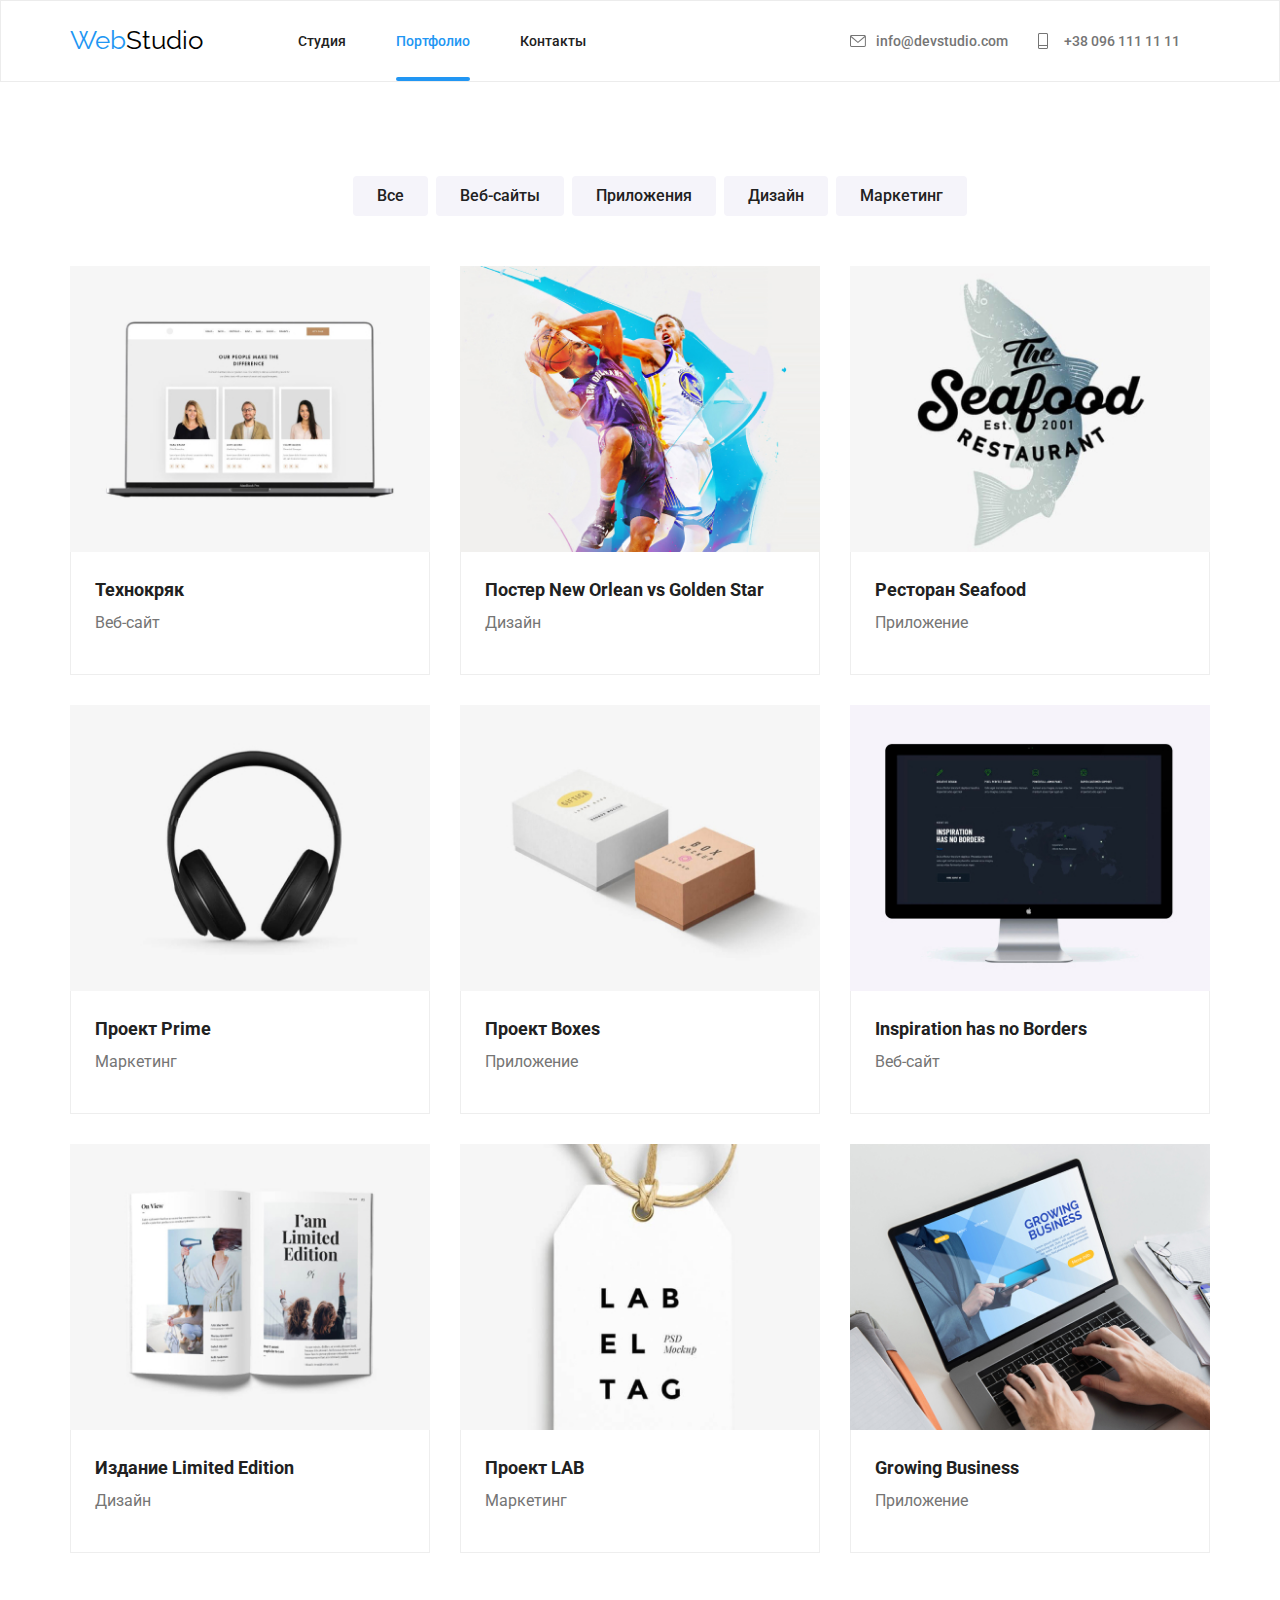
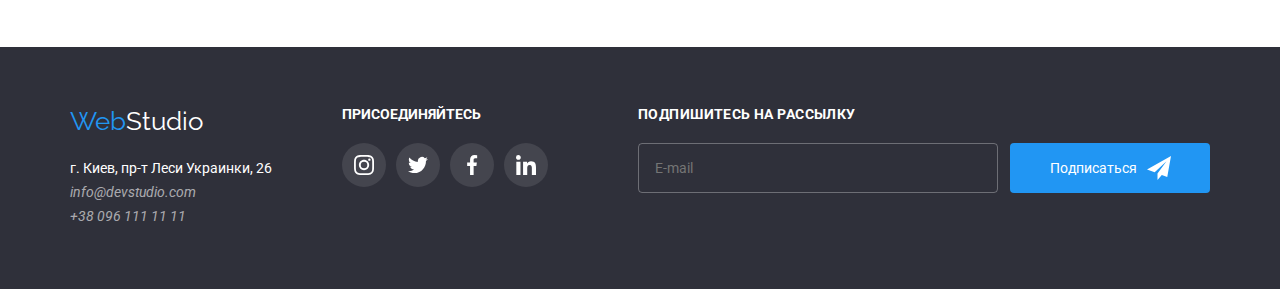
==== commit 8ec87e06: "Заканчивает оформление по БЭМ всего сайта" ====
--- a/portfolio.html
+++ b/portfolio.html
@@ -91,213 +91,213 @@
         <div class="container">
           <h1 hidden>Категории</h1>
           <ul class="Categories">
-            <li class="categories-btn">
-              <button type="button" class="list-button active">Все</button>
-            </li>
-            <li class="categories-btn">
-              <button type="button" class="list-button">Веб-сайты</button>
-            </li>
-            <li class="categories-btn">
-              <button type="button" class="list-button">Приложения</button>
-            </li>
-            <li class="categories-btn">
-              <button type="button" class="list-button">Дизайн</button>
-            </li>
-            <li class="categories-btn">
-              <button type="button" class="list-button">Маркетинг</button>
+            <li class="categories__btn">
+              <button type="button" class="categories__list-button active">Все</button>
+            </li>
+            <li class="categories__btn">
+              <button type="button" class="categories__list-button">Веб-сайты</button>
+            </li>
+            <li class="categories__btn">
+              <button type="button" class="categories__list-button">Приложения</button>
+            </li>
+            <li class="categories__btn">
+              <button type="button" class="categories__list-button">Дизайн</button>
+            </li>
+            <li class="categories__btn">
+              <button type="button" class="categories__list-button">Маркетинг</button>
             </li>
           </ul>
         </div>
 
         <!-- Категории (элементы) -->
 
-        <div class="container linc-card">
-          <ul class="categories-link">
-            <li class="list-photo">
-              <a href="" class="list-photo-link">
-                <div class="overlay-portfolio">
+        <div class="container">
+          <ul class="cards-list">
+            <li class="cards-list__item">
+              <a href="" class="card">
+                <div class="card__item">
                   <img
                     src="./images/portfolio/technoquack.jpeg"
                     alt="Технокряк"
                     width="370"
                     height="294"
                   />
-                  <p class="text-overlay-portfolio">
-                    Ресурс предлагает комплексные предложения с разным уровнем
-                    функционала и сервисов. Все это позволит посетителю получить
-                    исчерпывающие сведения о компании или частном лице.
-                  </p>
-                </div>
-                <div class="categories-footer">
-                  <h2 class="list-title">Технокряк</h2>
-                  <p class="list-position">Веб-сайт</p>
-                </div>
-              </a>
-            </li>
-            <li class="list-photo">
-              <a href="" class="list-photo-link">
-                <div class="overlay-portfolio">
+                  <p class="card__text">
+                    Ресурс предлагает комплексные предложения с разным уровнем
+                    функционала и сервисов. Все это позволит посетителю получить
+                    исчерпывающие сведения о компании или частном лице.
+                  </p>
+                </div>
+                <div class="card__inform">
+                  <h2 class="card__title">Технокряк</h2>
+                  <p class="card__website">Веб-сайт</p>
+                </div>
+              </a>
+            </li>
+            <li class="cards-list__item">
+              <a href="" class="card">
+                <div class="card__item">
                 <img
                   src="./images/portfolio/poster.jpeg"
                   alt="постер"
                   width="370"
                   height="294"
                 />
-                 <p class="text-overlay-portfolio">
+                 <p class="card__text">
                     Ресурс предлагает комплексные предложения с разным уровнем
                     функционала и сервисов. Все это позволит посетителю получить
                     исчерпывающие сведения о компании или частном лице.
                   </p>
               </div>
-                <div class="categories-footer">
-                  <h2 class="list-title">Постер New Orlean vs Golden Star</h2>
-                  <p class="list-position">Дизайн</p>
-                </div>
-              </a>
-            </li>
-            <li class="list-photo">
-              <a href="" class="list-photo-link">
-                <div class="overlay-portfolio">
+                <div class="card__inform">
+                  <h2 class="card__title">Постер New Orlean vs Golden Star</h2>
+                  <p class="card__website">Дизайн</p>
+                </div>
+              </a>
+            </li>
+            <li class="cards-list__item">
+              <a href="" class="card">
+                <div class="card__item">
                 <img
                   src="./images/portfolio/seafood.jpeg"
                   alt="ресторан"
                   width="370"
                   height="294"
                 />
-                 <p class="text-overlay-portfolio">
-                    Ресурс предлагает комплексные предложения с разным уровнем
-                    функционала и сервисов. Все это позволит посетителю получить
-                    исчерпывающие сведения о компании или частном лице.
-                  </p>
-                </div>
-                <div class="categories-footer">
-                  <h2 class="list-title">Ресторан Seafood</h2>
-                  <p class="list-position">Приложение</p>
-                </div>
-              </a>
-            </li>
-            <li class="list-photo">
-              <a href="" class="list-photo-link">
-                <div class="overlay-portfolio">
+                 <p class="card__text">
+                    Ресурс предлагает комплексные предложения с разным уровнем
+                    функционала и сервисов. Все это позволит посетителю получить
+                    исчерпывающие сведения о компании или частном лице.
+                  </p>
+                </div>
+                <div class="card__inform">
+                  <h2 class="card__title">Ресторан Seafood</h2>
+                  <p class="card__website">Приложение</p>
+                </div>
+              </a>
+            </li>
+            <li class="cards-list__item">
+              <a href="" class="card">
+                <div class="card__item">
                   <img
                   src="./images/portfolio/headphones.jpeg"
                   alt="наушники"
                   width="370"
                   height="294"
                 />
-                 <p class="text-overlay-portfolio">
-                    Ресурс предлагает комплексные предложения с разным уровнем
-                    функционала и сервисов. Все это позволит посетителю получить
-                    исчерпывающие сведения о компании или частном лице.
-                  </p>
-                </div>
-                <div class="categories-footer">
-                  <h2 class="list-title">Проект Prime</h2>
-                  <p class="list-position">Маркетинг</p>
-                </div>
-              </a>
-            </li>
-            <li class="list-photo">
-              <a href="" class="list-photo-link">
-                <div class="overlay-portfolio">
+                 <p class="card__text">
+                    Ресурс предлагает комплексные предложения с разным уровнем
+                    функционала и сервисов. Все это позволит посетителю получить
+                    исчерпывающие сведения о компании или частном лице.
+                  </p>
+                </div>
+                <div class="card__inform">
+                  <h2 class="card__title">Проект Prime</h2>
+                  <p class="card__website">Маркетинг</p>
+                </div>
+              </a>
+            </li>
+            <li class="cards-list__item">
+              <a href="" class="card">
+                <div class="card__item">
                 <img
                   src="./images/portfolio/boxes.jpeg"
                   alt="коробки"
                   width="370"
                   height="294"
                 />
-                 <p class="text-overlay-portfolio">
-                    Ресурс предлагает комплексные предложения с разным уровнем
-                    функционала и сервисов. Все это позволит посетителю получить
-                    исчерпывающие сведения о компании или частном лице.
-                  </p>
-                </div>
-                <div class="categories-footer">
-                  <h2 class="list-title">Проект Boxes</h2>
-                  <p class="list-position">Приложение</p>
-                </div>
-              </a>
-            </li>
-            <li class="list-photo">
-              <a href="" class="list-photo-link">
-                <div class="overlay-portfolio"><img
+                 <p class="card__text">
+                    Ресурс предлагает комплексные предложения с разным уровнем
+                    функционала и сервисов. Все это позволит посетителю получить
+                    исчерпывающие сведения о компании или частном лице.
+                  </p>
+                </div>
+                <div class="card__inform">
+                  <h2 class="card__title">Проект Boxes</h2>
+                  <p class="card__website">Приложение</p>
+                </div>
+              </a>
+            </li>
+            <li class="cards-list__item">
+              <a href="" class="card">
+                <div class="card__item"><img
                   src="./images/portfolio/bordes.jpeg"
                   alt="доска"
                   width="370"
                   height="294"
                 />
-                 <p class="text-overlay-portfolio">
-                    Ресурс предлагает комплексные предложения с разным уровнем
-                    функционала и сервисов. Все это позволит посетителю получить
-                    исчерпывающие сведения о компании или частном лице.
-                  </p>
-                </div>
-                <div class="categories-footer">
-                  <h2 class="list-title">Inspiration has no Borders</h2>
-                  <p class="list-position">Веб-сайт</p>
-                </div>
-              </a>
-            </li>
-            <li class="list-photo">
-              <a href="" class="list-photo-link">
-                <div class="overlay-portfolio">
+                 <p class="card__text">
+                    Ресурс предлагает комплексные предложения с разным уровнем
+                    функционала и сервисов. Все это позволит посетителю получить
+                    исчерпывающие сведения о компании или частном лице.
+                  </p>
+                </div>
+                <div class="card__inform">
+                  <h2 class="card__title">Inspiration has no Borders</h2>
+                  <p class="card__website">Веб-сайт</p>
+                </div>
+              </a>
+            </li>
+            <li class="cards-list__item">
+              <a href="" class="card">
+                <div class="card__item">
                 <img
                   src="./images/portfolio/limited-edition.jpeg"
                   alt="книга"
                   width="370"
                   height="294"
                 />
-                 <p class="text-overlay-portfolio">
-                    Ресурс предлагает комплексные предложения с разным уровнем
-                    функционала и сервисов. Все это позволит посетителю получить
-                    исчерпывающие сведения о компании или частном лице.
-                  </p>
-                </div>
-                <div class="categories-footer">
-                  <h2 class="list-title">Издание Limited Edition</h2>
-                  <p class="list-position">Дизайн</p>
-                </div>
-              </a>
-            </li>
-            <li class="list-photo">
-              <a href="" class="list-photo-link">
-                <div class="overlay-portfolio">
+                 <p class="card__text">
+                    Ресурс предлагает комплексные предложения с разным уровнем
+                    функционала и сервисов. Все это позволит посетителю получить
+                    исчерпывающие сведения о компании или частном лице.
+                  </p>
+                </div>
+                <div class="card__inform">
+                  <h2 class="card__title">Издание Limited Edition</h2>
+                  <p class="card__website">Дизайн</p>
+                </div>
+              </a>
+            </li>
+            <li class="cards-list__item">
+              <a href="" class="card">
+                <div class="card__item">
                 <img
                   src="./images/portfolio/lab.jpeg"
                   alt="лаб"
                   width="370"
                   height="294"
                 />
-                 <p class="text-overlay-portfolio">
-                    Ресурс предлагает комплексные предложения с разным уровнем
-                    функционала и сервисов. Все это позволит посетителю получить
-                    исчерпывающие сведения о компании или частном лице.
-                  </p>
-                </div>
-                <div class="categories-footer">
-                  <h2 class="list-title">Проект LAB</h2>
-                  <p class="list-position">Маркетинг</p>
-                </div>
-              </a>
-            </li>
-            <li class="list-photo">
-              <a href="" class="list-photo-link">
-                <div class="overlay-portfolio">
+                 <p class="card__text">
+                    Ресурс предлагает комплексные предложения с разным уровнем
+                    функционала и сервисов. Все это позволит посетителю получить
+                    исчерпывающие сведения о компании или частном лице.
+                  </p>
+                </div>
+                <div class="card__inform">
+                  <h2 class="card__title">Проект LAB</h2>
+                  <p class="card__website">Маркетинг</p>
+                </div>
+              </a>
+            </li>
+            <li class="cards-list__item">
+              <a href="" class="card">
+                <div class="card__item">
                 <img
                   src="./images/portfolio/growing-busines.jpeg"
                   alt="бизнес"
                   width="370"
                   height="294"
                 />
-                 <p class="text-overlay-portfolio">
-                    Ресурс предлагает комплексные предложения с разным уровнем
-                    функционала и сервисов. Все это позволит посетителю получить
-                    исчерпывающие сведения о компании или частном лице.
-                  </p>
-                </div>
-                <div class="categories-footer">
-                  <h2 class="list-title">Growing Business</h2>
-                  <p class="list-position">Приложение</p>
+                 <p class="card__text">
+                    Ресурс предлагает комплексные предложения с разным уровнем
+                    функционала и сервисов. Все это позволит посетителю получить
+                    исчерпывающие сведения о компании или частном лице.
+                  </p>
+                </div>
+                <div class="card__inform">
+                  <h2 class="card__title">Growing Business</h2>
+                  <p class="card__website">Приложение</p>
                 </div>
               </a>
             </li>
--- a/css/styles.css
+++ b/css/styles.css
@@ -66,22 +66,6 @@
   color: var(--focus-color-text);
 }
 
-.list-photo {
-  text-decoration: none;
-  flex-basis: calc(100% / 3 - 30px);
-  margin-right: 30px;
-  margin-bottom: 30px;
-  transition-duration: 250ms;
-  transition-timing-function: var(--transition-timing-function);
-}
-
-.list-photo-link {
-  text-decoration: none;
-  flex-basis: calc(100% / 3 - 30px);
-  transition-duration: 250ms;
-  transition-timing-function: var(--transition-timing-function);
-}
-
 ul {
   list-style-type: none;
 }
@@ -90,6 +74,16 @@
 .our-team-section {
   padding-top: 94px;
   padding-bottom: 94px;
+}
+
+.list .current {
+  background-color: var(--focus-color-text);
+  color: var(--white-color-text);
+}
+
+.active {
+  background-color: #2196f3;
+  color: #ffffff;
 }
 
 /* Шапка сайта */
@@ -934,21 +928,10 @@
 }
 
 
-
-
-
-
-
-
-
-
-
-
-
-
-
-
 /* Портфолио */
+
+
+/* Категории (кнопки) */
 
 .Categories {
   display: inline-block;
@@ -958,22 +941,11 @@
   margin-bottom: 50px;
 }
 
-.categories-btn:not(:last-child) {
+.categories__btn:not(:last-child) {
   margin-right: 8px;
 }
 
-.categories-link {
-  margin: 0;
-  flex-wrap: wrap;
-  display: inline-block;
-  display: flex;
-  justify-content: center;
-  padding-inline-start: 0;
-  margin-right: -30px;
-  margin-bottom: -30px;
-}
-
-.list-button {
+.categories__list-button {
   font-weight: 500;
   font-size: 16px;
   line-height: 1.5;
@@ -990,68 +962,59 @@
   transition-timing-function: cubic-bezier(0.4, 0, 0.2, 1);
 }
 
-.list-button:hover {
+.categories__list-button:hover,
+.categories__list-button:focus {
   color: var(--white-color-text);
   background-color: var(--focus-color-text);
   box-shadow: 0px 3px 1px rgba(0, 0, 0, 0.1), 0px 1px 2px rgba(0, 0, 0, 0.08),
     0px 2px 2px rgba(0, 0, 0, 0.12);
 }
 
-.list-button:focus {
-  color: var(--white-color-text);
-  background-color: var(--focus-color-text);
-  box-shadow: 0px 3px 1px rgba(0, 0, 0, 0.1), 0px 1px 2px rgba(0, 0, 0, 0.08),
-    0px 2px 2px rgba(0, 0, 0, 0.12);
-}
-
 /* категории */
 
-.list-title {
-  font-weight: 700;
-  font-size: 18px;
-  line-height: 2;
-  color: var(--header-color-text);
-}
-
-.list-position {
-  font-weight: 400;
-  font-size: 16px;
-  line-height: 1.88;
-  color: var(--contacts-text-color);
-  margin-bottom: 16px;
-}
-
-.list .current {
-  background-color: var(--focus-color-text);
-  color: var(--white-color-text);
-}
-
-.active {
-  background-color: #2196f3;
-  color: #ffffff;
-}
-
-.categories-footer {
-  padding-top: 20px;
-  padding-right: 24px;
-  padding-bottom: 20px;
-  padding-left: 24px;
-  border-right: 1px solid #eeeeee;
-  border-bottom: 1px solid #eeeeee;
-  border-left: 1px solid #eeeeee;
-}
-
-.list-photo:hover {
+.cards-list {
+  margin: 0;
+  flex-wrap: wrap;
+  display: inline-block;
+  display: flex;
+  justify-content: center;
+  padding-inline-start: 0;
+  margin-right: -30px;
+  margin-bottom: -30px;
+}
+
+.cards-list__item {
+  text-decoration: none;
+  flex-basis: calc(100% / 3 - 30px);
+  margin-right: 30px;
+  margin-bottom: 30px;
+  transition-duration: 250ms;
+  transition-timing-function: var(--transition-timing-function);
+}
+
+.cards-list__item:hover {
   box-shadow: 0px 1px 1px rgba(0, 0, 0, 0.12), 0px 4px 4px rgba(0, 0, 0, 0.06),
     1px 4px 6px rgba(0, 0, 0, 0.16);
 }
 
-.overlay-portfolio {
+.card {
+  text-decoration: none;
+  flex-basis: calc(100% / 3 - 30px);
+  transition-duration: 250ms;
+  transition-timing-function: var(--transition-timing-function);
+}
+
+.card:hover .card__text,
+.card:focus .card__text {
+  transform: translateY(0);
+}
+
+.card__item {
   position: relative;
   overflow: hidden;
 }
 
-.text-overlay-portfolio {
+.card__text {
   display: flex;
   position: absolute;
   top: 0;
@@ -1072,7 +1035,43 @@
   transition: transform 250ms;
 }
 
-.list-photo-link:hover .text-overlay-portfolio,
-.list-photo-link:focus .text-overlay-portfolio {
-  transform: translateY(0);
-}
+.card__inform {
+  padding-top: 20px;
+  padding-right: 24px;
+  padding-bottom: 20px;
+  padding-left: 24px;
+  border-right: 1px solid #eeeeee;
+  border-bottom: 1px solid #eeeeee;
+  border-left: 1px solid #eeeeee;
+}
+
+.card__title {
+  font-weight: 700;
+  font-size: 18px;
+  line-height: 2;
+  color: var(--header-color-text);
+}
+
+.card__website {
+  font-weight: 400;
+  font-size: 16px;
+  line-height: 1.88;
+  color: var(--contacts-text-color);
+  margin-bottom: 16px;
+}
+
+
+
+
+
+
+
+
+
+
+
+
+
+
+
+
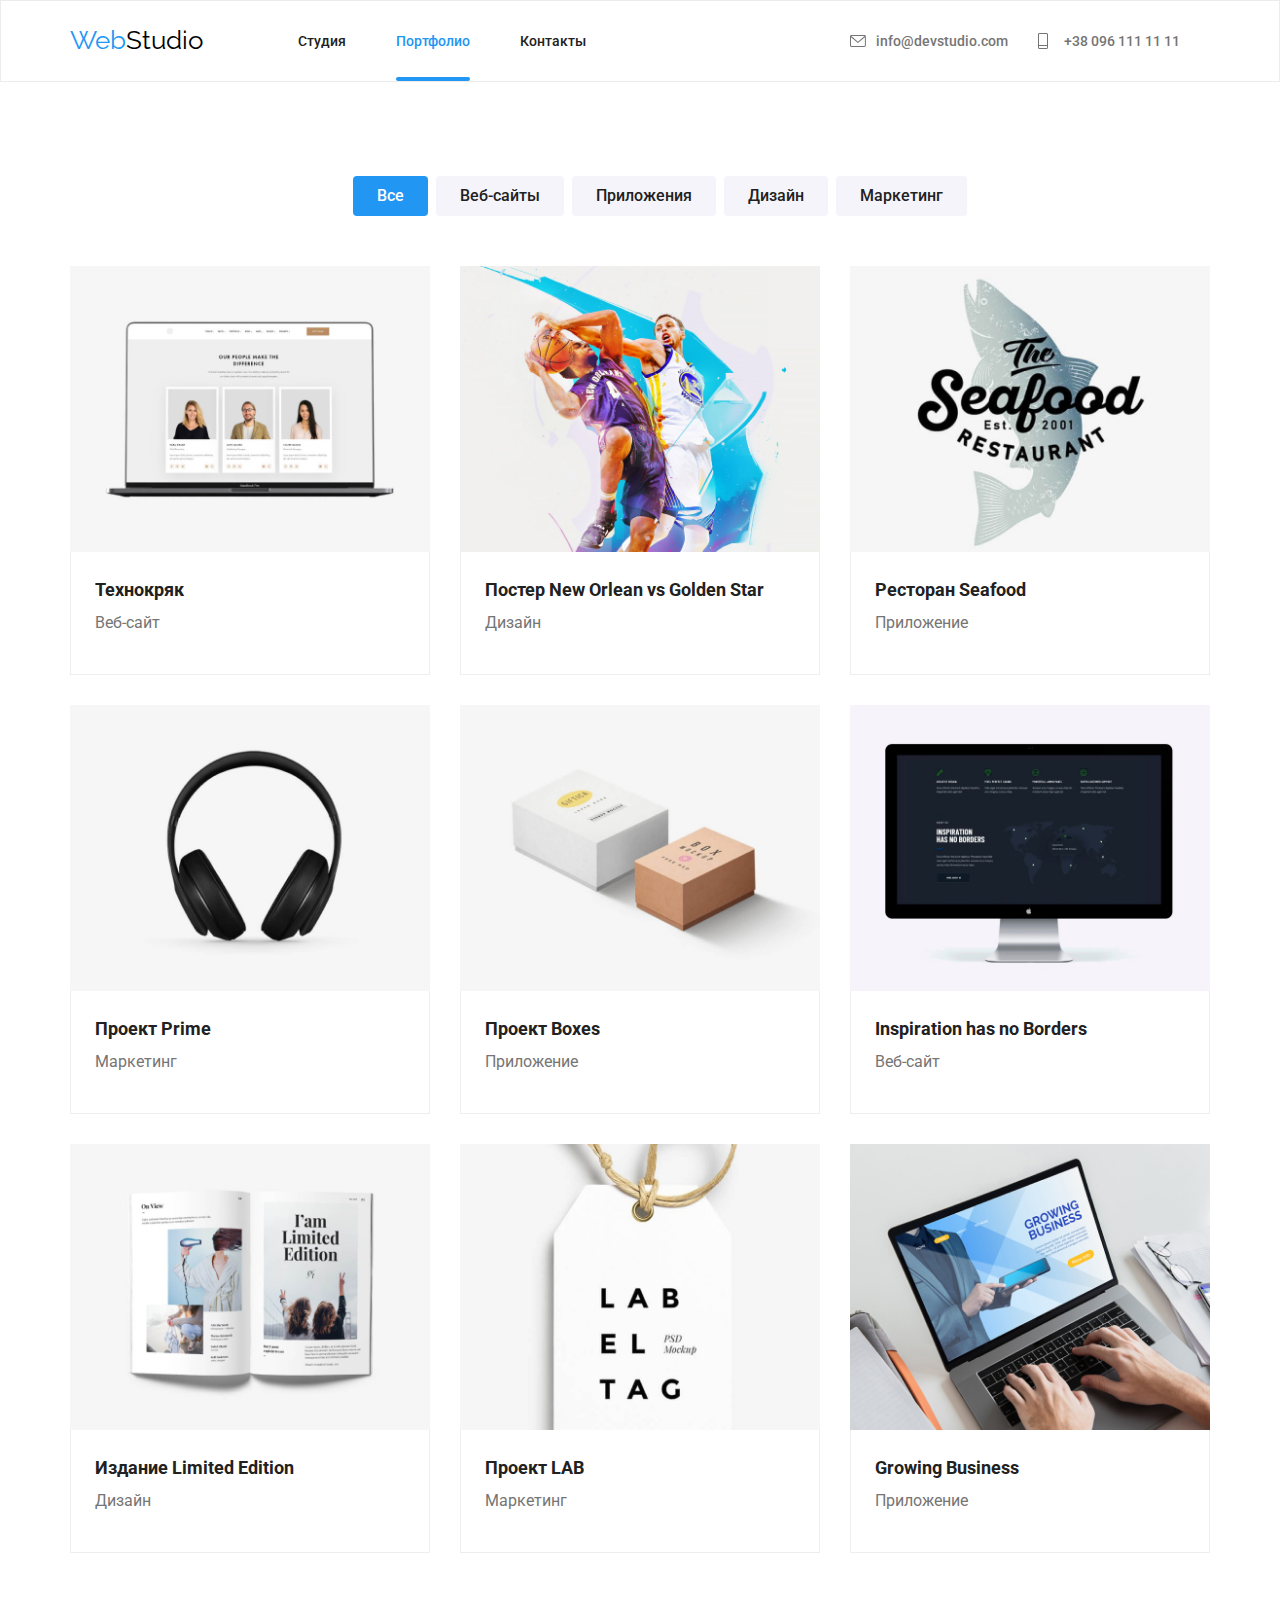
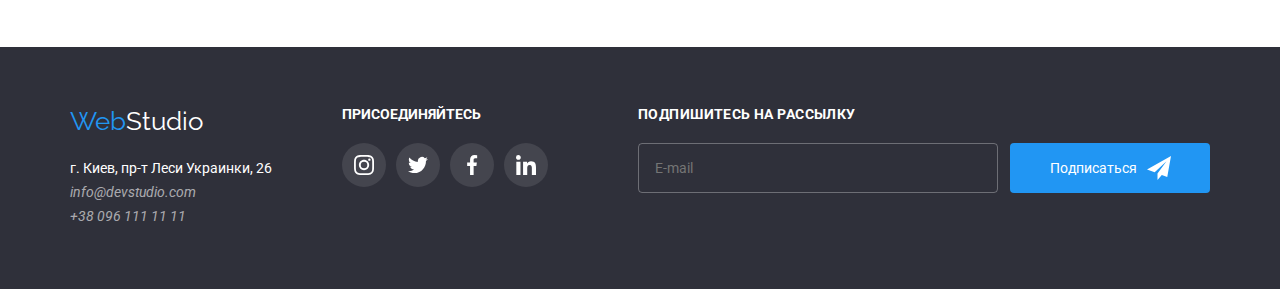
==== commit 02b32e4e: "Делает рефакторинг CSS в SASS" ====
--- a/portfolio.html
+++ b/portfolio.html
@@ -22,7 +22,7 @@
 
     <!-- Стили CSS -->
 
-    <link rel="stylesheet" href="./css/styles.css" />
+    <link rel="stylesheet" href="./css/main.min.css">
   </head>
   <body>
     <!-- Шапка сайта -->
--- a/css/main.min.css
+++ b/css/main.min.css
@@ -0,0 +1,4 @@
+:root{--primery-background-color: #e5e5e5;--contacts-text-color: #757575;--header-color-text: #212121;--focus-color-text: #2196f3;--logo-color: #000000;--white-color-text: #ffffff;--button-color: #f5f4fa;--footer-bg-color: #2f303a;--accent-hero-button: #188ce8;--section-our-team-bc: #f5f4fa;--border-header-color: #ececec;--focus-hover-color-btn: #2196f3;--transition-timing-function: cubic-bezier(0.4, 0, 0.2, 1)
+}.visually-hidden{position:absolute;white-space:nowrap;width:1px;height:1px;overflow:hidden;border:0;padding:0;clip:rect(0 0 0 0);-webkit-clip-path:inset(50%);clip-path:inset(50%);margin:-1px}:root{--primery-background-color: #e5e5e5;--contacts-text-color: #757575;--header-color-text: #212121;--focus-color-text: #2196f3;--logo-color: #000000;--white-color-text: #ffffff;--button-color: #f5f4fa;--footer-bg-color: #2f303a;--accent-hero-button: #188ce8;--section-our-team-bc: #f5f4fa;--border-header-color: #ececec;--focus-hover-color-btn: #2196f3;--transition-timing-function: cubic-bezier(0.4, 0, 0.2, 1)
+}body{font-family:"Roboto", sans-serif;font-size:14px;color:var(--header-color-text)}img{display:block;max-width:100%;height:auto}h1,h2,h3,h4,h5,h6,p{margin:0;padding:0}a{text-decoration:none}ul{list-style-type:none}.section,.our-team-section{padding-top:94px;padding-bottom:94px}.page-header{border:1px solid var(--border-header-color)}.site-nav .current{color:var(--focus-color-text)}.list .current{background-color:var(--focus-color-text);color:var(--white-color-text)}.container{width:1170px;padding-left:15px;padding-right:15px;margin-right:auto;margin-left:auto}.logo{color:var(--logo-color);font-family:"Raleway", sans-serif;font-size:26px;margin-right:95px;padding-top:25px;padding-bottom:25px}.logo-color{color:var(--focus-color-text)}.footer-logo{display:inline-block;padding-bottom:20px;padding-top:0;margin:0}.footer-logo-color{color:var(--white-color-text)}.main-nav{display:-webkit-box;display:-ms-flexbox;display:flex;-webkit-box-align:center;-ms-flex-align:center;align-items:center;align-items:center}.site-nav{text-decoration:none;padding-left:0px}.site-nav__item{margin-right:50px}.site-nav__studio-btn,.site-nav__portfolio-btn{position:relative}.site-nav__studio-btn,.site-nav__portfolio-btn,.site-nav__contacts-btn,.contacts-nav-header__mail-btn,.contacts-nav-header__tel-btn{-webkit-transition-duration:250ms;transition-duration:250ms;-webkit-transition-timing-function:var(--transition-timing-function);transition-timing-function:var(--transition-timing-function)}.contacts-nav-header__mail-btn,.contacts-nav-header__tel-btn{padding-top:32px;padding-bottom:32px}.site-nav,.contacts-nav-header{display:-webkit-box;display:-ms-flexbox;display:flex;margin:0;-webkit-box-align:center;-ms-flex-align:center;align-items:center;margin-left:auto}.site-nav__item:last-child,.contacts-nav-header .item:last-child{margin-right:0}.site-nav__studio-btn.current::after,.site-nav__portfolio-btn.current::after{content:"";position:absolute;display:block;bottom:0;left:0;height:4px;width:100%;background:var(--focus-hover-color-btn);border-radius:2px}.site-nav__studio-btn:hover,.site-nav__portfolio-btn:hover,.site-nav__contacts-btn:hover,.contacts-nav-header__mail-btn:hover,.contacts-nav-header__tel-btn:hover,.mail-btn-footer:hover,.tel-btn-footer:hover{color:var(--focus-color-text)}.site-nav__studio-btn:focus,.site-nav__portfolio-btn:focus,.site-nav__contacts-btn:focus,.contacts-nav-header__mail-btn:focus,.contacts-nav-header__tel-btn:focus,.mail-btn-footer:focus,.tel-btn-footer:focus{color:var(--focus-color-text)}.site-nav__link{font-weight:500;color:var(--header-color-text);text-decoration:none;padding-top:32px;padding-bottom:32px}.contacts-nav-header__icon-contacts-phone{width:16px;height:16px;margin-right:10px;fill:currentColor;-webkit-box-align:center;-ms-flex-align:center;align-items:center}.contacts-nav-header__icon-contacts-phone:hover{color:var(--focus-color-text)}.contacts-nav-header__icon-contacts-mail{width:16px;height:12px;margin-right:10px;fill:currentColor;-webkit-box-align:center;-ms-flex-align:center;align-items:center}.contacts-nav-header__icon-contacts-mail:hover{color:var(--focus-color-text)}.contacts-nav-header__mail-btn,.contacts-nav-header__tel-btn{font-weight:500;color:var(--contacts-text-color);text-decoration:none;display:-webkit-box;display:-ms-flexbox;display:flex;margin-right:30px;-webkit-box-pack:center;-ms-flex-pack:center;justify-content:center;-webkit-box-align:center;-ms-flex-align:center;align-items:center}.backdrop{position:fixed;top:0;left:0;width:100%;height:100%;background:rgba(0,0,0,0.2);-webkit-transition-duration:250ms;transition-duration:250ms;-webkit-transition-timing-function:var(--transition-timing-function);transition-timing-function:var(--transition-timing-function);opacity:1;-webkit-transform:scale(1);transform:scale(1)}.backdrop.is-hidden{opacity:0;pointer-events:none;-webkit-transform:scale(1.1);transform:scale(1.1)}.modal{position:absolute;width:528px;background-color:#ffffff;-webkit-box-shadow:0px 1px 3px rgba(0,0,0,0.12),0px 1px 1px rgba(0,0,0,0.14),0px 2px 1px rgba(0,0,0,0.2);box-shadow:0px 1px 3px rgba(0,0,0,0.12),0px 1px 1px rgba(0,0,0,0.14),0px 2px 1px rgba(0,0,0,0.2);border-radius:4px;top:50%;left:50%;-webkit-transform:translate(-50%, -50%);transform:translate(-50%, -50%)}.modal__close-modal-btn{display:-webkit-box;display:-ms-flexbox;display:flex;width:30px;height:30px;background:#ffffff;border:1px solid rgba(0,0,0,0.1);border-radius:50%;-webkit-box-align:center;-ms-flex-align:center;align-items:center;-webkit-box-pack:center;-ms-flex-pack:center;justify-content:center;padding:0;margin-top:8px;margin-right:8px;margin-left:auto;cursor:pointer;-webkit-transition:250ms cubic-bezier(0.4, 0, 0.2, 1),-webkit-transform;transition:250ms cubic-bezier(0.4, 0, 0.2, 1),-webkit-transform;transition:transform,250ms cubic-bezier(0.4, 0, 0.2, 1);transition:transform,250ms cubic-bezier(0.4, 0, 0.2, 1),-webkit-transform}.modal__close-modal-btn:hover,.modal__close-modal-btn:focus{fill:#2196F3}.modal__application{display:-webkit-box;display:-ms-flexbox;display:flex;left:auto;right:auto;font-weight:700;font-size:20px;line-height:1.15;text-align:center;letter-spacing:0.03em;-webkit-box-pack:center;-ms-flex-pack:center;justify-content:center;margin-bottom:12px}.modal__application-form{display:-webkit-box;display:-ms-flexbox;display:flex;-webkit-box-orient:vertical;-webkit-box-direction:normal;-ms-flex-direction:column;flex-direction:column;margin-left:40px;margin-right:40px;margin-bottom:30px}.modal__form-field{display:inline-block;height:40px;border:1px solid rgba(33,33,33,0.2);border-radius:4px;margin-bottom:10px;padding-left:38px;-webkit-transition:250ms cubic-bezier(0.4, 0, 0.2, 1),-webkit-transform;transition:250ms cubic-bezier(0.4, 0, 0.2, 1),-webkit-transform;transition:transform,250ms cubic-bezier(0.4, 0, 0.2, 1);transition:transform,250ms cubic-bezier(0.4, 0, 0.2, 1),-webkit-transform;outline:transparent}.modal__form-name,.modal__form-tel,.modal__form-mail,.modal__form-comment{position:relative;display:-webkit-box;display:-ms-flexbox;display:flex;-webkit-box-orient:vertical;-webkit-box-direction:normal;-ms-flex-direction:column;flex-direction:column;margin-bottom:10px;font-weight:400;font-size:12px;line-height:1.66;color:#757575;margin-bottom:0}.modal__form-comment{margin-bottom:20px}.modal__comment-form{border:1px solid rgba(33,33,33,0.2);border-radius:4px;resize:none;padding-top:12px;padding-left:16px;-webkit-transition:250ms cubic-bezier(0.4, 0, 0.2, 1),-webkit-transform;transition:250ms cubic-bezier(0.4, 0, 0.2, 1),-webkit-transform;transition:transform,250ms cubic-bezier(0.4, 0, 0.2, 1);transition:transform,250ms cubic-bezier(0.4, 0, 0.2, 1),-webkit-transform;outline:transparent}.modal__icon-form{position:absolute;top:30px;left:12px;-webkit-transition:250ms cubic-bezier(0.4, 0, 0.2, 1),-webkit-transform;transition:250ms cubic-bezier(0.4, 0, 0.2, 1),-webkit-transform;transition:transform,250ms cubic-bezier(0.4, 0, 0.2, 1);transition:transform,250ms cubic-bezier(0.4, 0, 0.2, 1),-webkit-transform}.modal__form-field:focus+.modal__icon-form,.modal__form-field:hover+.modal__icon-form{fill:#2196F3;outline:transparent}.modal__form-field:focus,.modal__form-field:hover,.modal__comment-form:focus,.modal__comment-form:hover{border-color:#2196F3}.modal__form-checkbox{display:-webkit-box;display:-ms-flexbox;display:flex;-webkit-box-pack:center;-ms-flex-pack:center;justify-content:center;-webkit-box-align:center;-ms-flex-align:center;align-items:center;margin-bottom:40px}.modal__custom-checkbox{display:-webkit-box;display:-ms-flexbox;display:flex;-webkit-box-align:center;-ms-flex-align:center;align-items:center;-webkit-box-pack:center;-ms-flex-pack:center;justify-content:center;width:16px;height:15px;outline:2px solid #212121;outline-offset:-2px;border-radius:4px}.modal__custom-checkbox-icon{border-radius:4px;opacity:0;-webkit-transition:opacity 250ms linear;transition:opacity 250ms linear}.checkbox-btn:checked+.modal__custom-checkbox .modal__custom-checkbox-icon{opacity:1}.checkbox-btn:checked+.modal__custom-checkbox{outline-color:#2196F3}.modal__conditions{margin-left:9px;font-weight:400;font-size:14px;line-height:1.71;color:#757575}.modal__conditions-link{color:#2196F3}.modal__btn-submit{display:block;width:200px;height:50px;margin-left:auto;margin-right:auto;font-weight:700;font-size:16px;line-height:1.87;background-color:#2196f3;color:#ffffff;border-radius:4px;border-color:transparent;cursor:pointer;-webkit-box-shadow:0px 1px 3px rgba(0,0,0,0.12),0px 1px 1px rgba(0,0,0,0.14),0px 2px 1px rgba(0,0,0,0.2);box-shadow:0px 1px 3px rgba(0,0,0,0.12),0px 1px 1px rgba(0,0,0,0.14),0px 2px 1px rgba(0,0,0,0.2)}.modal__btn-submit:hover,.modal__btn-submit:focus{background-color:#188ce8}.subscribe-btn{display:-webkit-box;display:-ms-flexbox;display:flex;-webkit-box-pack:center;-ms-flex-pack:center;justify-content:center;-webkit-box-align:center;-ms-flex-align:center;align-items:center;width:200px;height:50px;background:var(--focus-color-text);border-radius:4px;border-color:transparent;color:#ffffff;cursor:pointer;margin-left:12px}.subscribe-btn:hover{background-color:#188ce8}.subscribe-btn-footer{-webkit-box-align:center;-ms-flex-align:center;align-items:center}.subscribe-btn__icon{margin-left:10px}.Categories{display:inline-block;margin:0;display:-webkit-box;display:-ms-flexbox;display:flex;-webkit-box-pack:center;-ms-flex-pack:center;justify-content:center;margin-bottom:50px}.categories__btn:not(:last-child){margin-right:8px}.categories__list-button{font-weight:500;font-size:16px;line-height:1.5;background-color:var(--button-color);color:var(--header-color-text);cursor:pointer;border-radius:4px;border-color:transparent;padding-top:6px;padding-right:22px;padding-bottom:6px;padding-left:22px;-webkit-transition-duration:250ms;transition-duration:250ms;-webkit-transition-timing-function:cubic-bezier(0.4, 0, 0.2, 1);transition-timing-function:cubic-bezier(0.4, 0, 0.2, 1)}.categories__list-button:hover,.categories__list-button:focus{color:var(--white-color-text);background-color:var(--focus-color-text);-webkit-box-shadow:0px 3px 1px rgba(0,0,0,0.1),0px 1px 2px rgba(0,0,0,0.08),0px 2px 2px rgba(0,0,0,0.12);box-shadow:0px 3px 1px rgba(0,0,0,0.1),0px 1px 2px rgba(0,0,0,0.08),0px 2px 2px rgba(0,0,0,0.12)}.active{background-color:#2196f3;color:#ffffff}.hero{background-color:var(--footer-bg-color);padding:200px 0}.overlay{max-width:1600px;min-height:600px;margin-left:auto;margin-right:auto;background-image:-webkit-gradient(linear, left top, right top, from(rgba(47,48,58,0.4)), to(rgba(47,48,58,0.4))),url(../images/hero-img/hero-img.jpeg);background-image:linear-gradient(to right, rgba(47,48,58,0.4), rgba(47,48,58,0.4)),url(../images/hero-img/hero-img.jpeg)}.hero__title{margin-top:0;margin-bottom:0;padding-bottom:30px;font-size:44px;line-height:1.36;text-align:center;letter-spacing:0.06em;text-transform:uppercase;color:var(--white-color-text);width:696px;margin-right:auto;margin-left:auto}.hero-btn{display:-webkit-box;display:-ms-flexbox;display:flex;font-style:normal;font-weight:700;font-size:16px;line-height:1.88;background-color:var(--focus-color-text);color:var(--white-color-text);cursor:pointer;margin-right:auto;margin-left:auto;width:200px;height:50px;-webkit-box-pack:center;-ms-flex-pack:center;justify-content:center;border-radius:4px;border-color:transparent;-webkit-box-align:center;-ms-flex-align:center;align-items:center;-webkit-transition-duration:250ms;transition-duration:250ms;-webkit-transition-timing-function:cubic-bezier(0.4, 0, 0.2, 1);transition-timing-function:cubic-bezier(0.4, 0, 0.2, 1)}.hero-btn:hover,.hero-btn:focus{background-color:var(--accent-hero-button);-webkit-box-shadow:0px 4px 4px rgba(0,0,0,0.15);box-shadow:0px 4px 4px rgba(0,0,0,0.15)}.advantages{display:inline-block;display:-webkit-box;display:-ms-flexbox;display:flex;margin-top:95px;margin-bottom:95px;margin:0;-webkit-padding-start:0;padding-inline-start:0}.advantages__info{display:inline-block;margin-right:30px}.advantages__info:last-child{margin:0px}.advantages__icon{display:-webkit-box;display:-ms-flexbox;display:flex;width:270px;height:120px;background-color:#f5f4fa;-webkit-box-pack:center;-ms-flex-pack:center;justify-content:center;-webkit-box-align:center;-ms-flex-align:center;align-items:center;margin-bottom:30px}.advantages__icon-file{width:70px;height:70px}.advantages__title{font-weight:700;font-size:14px;line-height:1.14;text-transform:uppercase;color:var(--header-color-text);margin:0;padding-bottom:10px}.advantages__text{font-weight:400;font-size:14px;line-height:1.71;letter-spacing:0.03em;color:var(--contacts-text-color);padding-top:10px;margin:0;color:#757575}.our-work__title{font-weight:700;font-size:36px;line-height:1.17;color:var(--header-color-text);margin:0px;text-align:center;margin-bottom:50px}.our-work{padding-top:0}.our-work__title{padding-top:0;padding-bottom:50px}.our-work__list{display:inline-block;display:-webkit-box;display:-ms-flexbox;display:flex;margin:0;-webkit-box-pack:center;-ms-flex-pack:center;justify-content:center;-webkit-padding-start:0;padding-inline-start:0}.our-work__image{position:relative;display:-webkit-box;display:-ms-flexbox;display:flex;margin:0}.our-work__image:not(:last-child){margin-right:30px}.our-work__developments{display:-webkit-box;display:-ms-flexbox;display:flex;position:absolute;bottom:0;left:0;height:70px;width:100%;font-style:normal;font-weight:700;font-size:14px;line-height:1.14;color:#ffffff;-webkit-box-pack:center;-ms-flex-pack:center;justify-content:center;-webkit-box-align:center;-ms-flex-align:center;align-items:center;background:rgba(47,48,58,0.8);text-transform:uppercase}.our-team-section{background-color:var(--section-our-team-bc)}.our-team__title{font-weight:700;font-size:36px;line-height:1.17;color:var(--header-color-text);margin:0px;text-align:center;margin-bottom:50px}.our-team__list{display:-webkit-box;display:-ms-flexbox;display:flex;margin:0;-webkit-box-pack:center;-ms-flex-pack:center;justify-content:center;padding-left:0}.our-team-card{border:1px solid #ffffff;background-color:#fff;border-radius:4px;-webkit-box-shadow:0px 1px 3px rgba(0,0,0,0.12),0px 1px 1px rgba(0,0,0,0.14),0px 2px 1px rgba(0,0,0,0.2);box-shadow:0px 1px 3px rgba(0,0,0,0.12),0px 1px 1px rgba(0,0,0,0.14),0px 2px 1px rgba(0,0,0,0.2)}.our-team-card:not(:last-child){margin-right:16px}.our-team-card__name{display:block;text-align:center;background-color:#ffffff;padding-top:30px;padding-bottom:30px}.our-team-card__workers{font-weight:500;font-size:16px;line-height:1.19;letter-spacing:0.03em;color:var(--header-color-text);padding-bottom:10px}.our-team-card__position{margin-bottom:16px}.our-team-card__socials{display:-webkit-box;display:-ms-flexbox;display:flex;-webkit-padding-start:0;padding-inline-start:0;-webkit-box-pack:center;-ms-flex-pack:center;justify-content:center;-webkit-box-align:center;-ms-flex-align:center;align-items:center;gap:10px}.our-team-card__network-link{display:-webkit-box;display:-ms-flexbox;display:flex;-webkit-box-align:center;-ms-flex-align:center;align-items:center;-webkit-box-pack:center;-ms-flex-pack:center;justify-content:center;width:44px;height:44px;background-color:#ffffff;border-radius:50%;-webkit-transition-duration:250ms;transition-duration:250ms;-webkit-transition-timing-function:cubic-bezier(0.4, 0, 0.2, 1);transition-timing-function:cubic-bezier(0.4, 0, 0.2, 1)}.our-team-card__network-link:hover,.our-team-card__network-link:focus{background-color:#2196f3}.our-team-card__network-link:hover .our-team-card__icon-network,.our-team-card__network-link:focus .our-team-card__icon-network{fill:#ffffff}.our-team-card__icon-network{width:20px;height:20px;fill:#afb1b8}.regular-clients__title{margin-bottom:50px;font-weight:700;font-size:36px;line-height:42px;text-align:center;color:#212121;margin-left:auto;margin-right:auto}.regular-clients__list{margin:0;-webkit-padding-start:0;padding-inline-start:0;display:-webkit-box;display:-ms-flexbox;display:flex;-webkit-box-pack:center;-ms-flex-pack:center;justify-content:center;-webkit-box-align:center;-ms-flex-align:center;align-items:center;gap:30px;cursor:pointer}.regular-clients__item{display:-webkit-box;display:-ms-flexbox;display:flex;width:170px;height:92px;-webkit-box-pack:center;-ms-flex-pack:center;justify-content:center;-webkit-box-align:center;-ms-flex-align:center;align-items:center;border:1px solid #afb1b8;border-radius:4px;-webkit-transition-duration:250ms;transition-duration:250ms;-webkit-transition-timing-function:cubic-bezier(0.4, 0, 0.2, 1);transition-timing-function:cubic-bezier(0.4, 0, 0.2, 1)}.regular-clients__item:hover,.regular-clients__item:focus{border-color:#2196f3}.regular-clients__item:hover .regular-clients__logo,.regular-clients__item:focus .regular-clients__logo{fill:#2196f3}.regular-clients__logo{width:106px;height:60px;fill:#afb1b8;-webkit-transition-duration:250ms;transition-duration:250ms;-webkit-transition-timing-function:cubic-bezier(0.4, 0, 0.2, 1);transition-timing-function:cubic-bezier(0.4, 0, 0.2, 1)}footer{background-color:var(--footer-bg-color)}.footer{padding-top:60px;padding-bottom:60px}.footer__container{display:-webkit-box;display:-ms-flexbox;display:flex;-webkit-box-align:start;-ms-flex-align:start;align-items:flex-start}.footer__contacts{margin-right:70px}.contacts-nav-footer{margin:0;-webkit-padding-start:0;padding-inline-start:0}.contacts-nav-footer__navigation{font-family:"Roboto";font-style:normal;font-weight:400;font-size:14px;line-height:1.71;color:var(--white-color-text)}.contacts-nav-footer__mail-btn,.contacts-nav-footer__tel-btn{font-weight:400;font-size:14px;line-height:1.71;color:rgba(255,255,255,0.6);text-decoration:none}.social-footer{width:206px;height:80px}.social-footer__title{display:-webkit-box;display:-ms-flexbox;display:flex;font-weight:700;font-size:14px;line-height:1.14;text-transform:uppercase;color:#ffffff;margin-bottom:20px;-webkit-box-align:center;-ms-flex-align:center;align-items:center}.social-footer__list{display:-webkit-box;display:-ms-flexbox;display:flex;-webkit-padding-start:0;padding-inline-start:0;-webkit-box-pack:center;-ms-flex-pack:center;justify-content:center;-webkit-box-align:center;-ms-flex-align:center;align-items:center;margin:0;gap:10px}.social-footer__link{display:-webkit-box;display:-ms-flexbox;display:flex;width:44px;height:44px;background:rgba(255,255,255,0.1);-webkit-box-pack:center;-ms-flex-pack:center;justify-content:center;-webkit-box-align:center;-ms-flex-align:center;align-items:center;border-radius:50%;-webkit-transition-duration:250ms;transition-duration:250ms;-webkit-transition-timing-function:cubic-bezier(0.4, 0, 0.2, 1);transition-timing-function:cubic-bezier(0.4, 0, 0.2, 1)}.social-footer__link:hover,.social-footer__link:focus{background-color:#2196f3}.social-footer__icon{width:20px;height:20px;fill:#ffffff}.form-footer{margin-left:auto}.form-footer__text{font-weight:700;font-size:14px;line-height:1.14;letter-spacing:0.03em;text-transform:uppercase;color:#ffffff;margin-bottom:20px}.form-footer__subscribe{display:-webkit-box;display:-ms-flexbox;display:flex}.form-footer__email{width:360px;height:50px;border-radius:4px}.form-footer__email-input{width:100%;height:100%;background-color:transparent;padding-left:16px;color:#ffffff;border:1px solid rgba(255,255,255,0.3);border-radius:4px;outline:transparent}.cards-list{margin:0;-ms-flex-wrap:wrap;flex-wrap:wrap;display:inline-block;display:-webkit-box;display:-ms-flexbox;display:flex;-webkit-box-pack:center;-ms-flex-pack:center;justify-content:center;-webkit-padding-start:0;padding-inline-start:0;margin-right:-30px;margin-bottom:-30px}.cards-list__item{text-decoration:none;-ms-flex-preferred-size:calc(100% / 3 - 30px);flex-basis:calc(100% / 3 - 30px);margin-right:30px;margin-bottom:30px;-webkit-transition-duration:250ms;transition-duration:250ms;-webkit-transition-timing-function:var(--transition-timing-function);transition-timing-function:var(--transition-timing-function)}.cards-list__item:hover{-webkit-box-shadow:0px 1px 1px rgba(0,0,0,0.12),0px 4px 4px rgba(0,0,0,0.06),1px 4px 6px rgba(0,0,0,0.16);box-shadow:0px 1px 1px rgba(0,0,0,0.12),0px 4px 4px rgba(0,0,0,0.06),1px 4px 6px rgba(0,0,0,0.16)}.card{text-decoration:none;-ms-flex-preferred-size:calc(100% / 3 - 30px);flex-basis:calc(100% / 3 - 30px);-webkit-transition-duration:250ms;transition-duration:250ms;-webkit-transition-timing-function:var(--transition-timing-function);transition-timing-function:var(--transition-timing-function)}.card:hover .card__text,.card:focus .card__text{-webkit-transform:translateY(0);transform:translateY(0)}.card__item{position:relative;overflow:hidden}.card__text{display:-webkit-box;display:-ms-flexbox;display:flex;position:absolute;top:0;left:0;width:100%;height:100%;margin-left:auto;margin-right:auto;font-weight:400;font-size:18px;line-height:1.55;-webkit-box-align:center;-ms-flex-align:center;align-items:center;padding-left:24px;padding-right:24px;color:#ffffff;background:rgba(33,150,243,0.9);-webkit-transform:translateY(100%);transform:translateY(100%);-webkit-transition:-webkit-transform 250ms;transition:-webkit-transform 250ms;transition:transform 250ms;transition:transform 250ms, -webkit-transform 250ms}.card__inform{padding-top:20px;padding-right:24px;padding-bottom:20px;padding-left:24px;border-right:1px solid #eeeeee;border-bottom:1px solid #eeeeee;border-left:1px solid #eeeeee}.card__title{font-weight:700;font-size:18px;line-height:2;color:var(--header-color-text)}.card__website{font-weight:400;font-size:16px;line-height:1.88;color:var(--contacts-text-color);margin-bottom:16px}
+/*# sourceMappingURL=main.min.css.map */